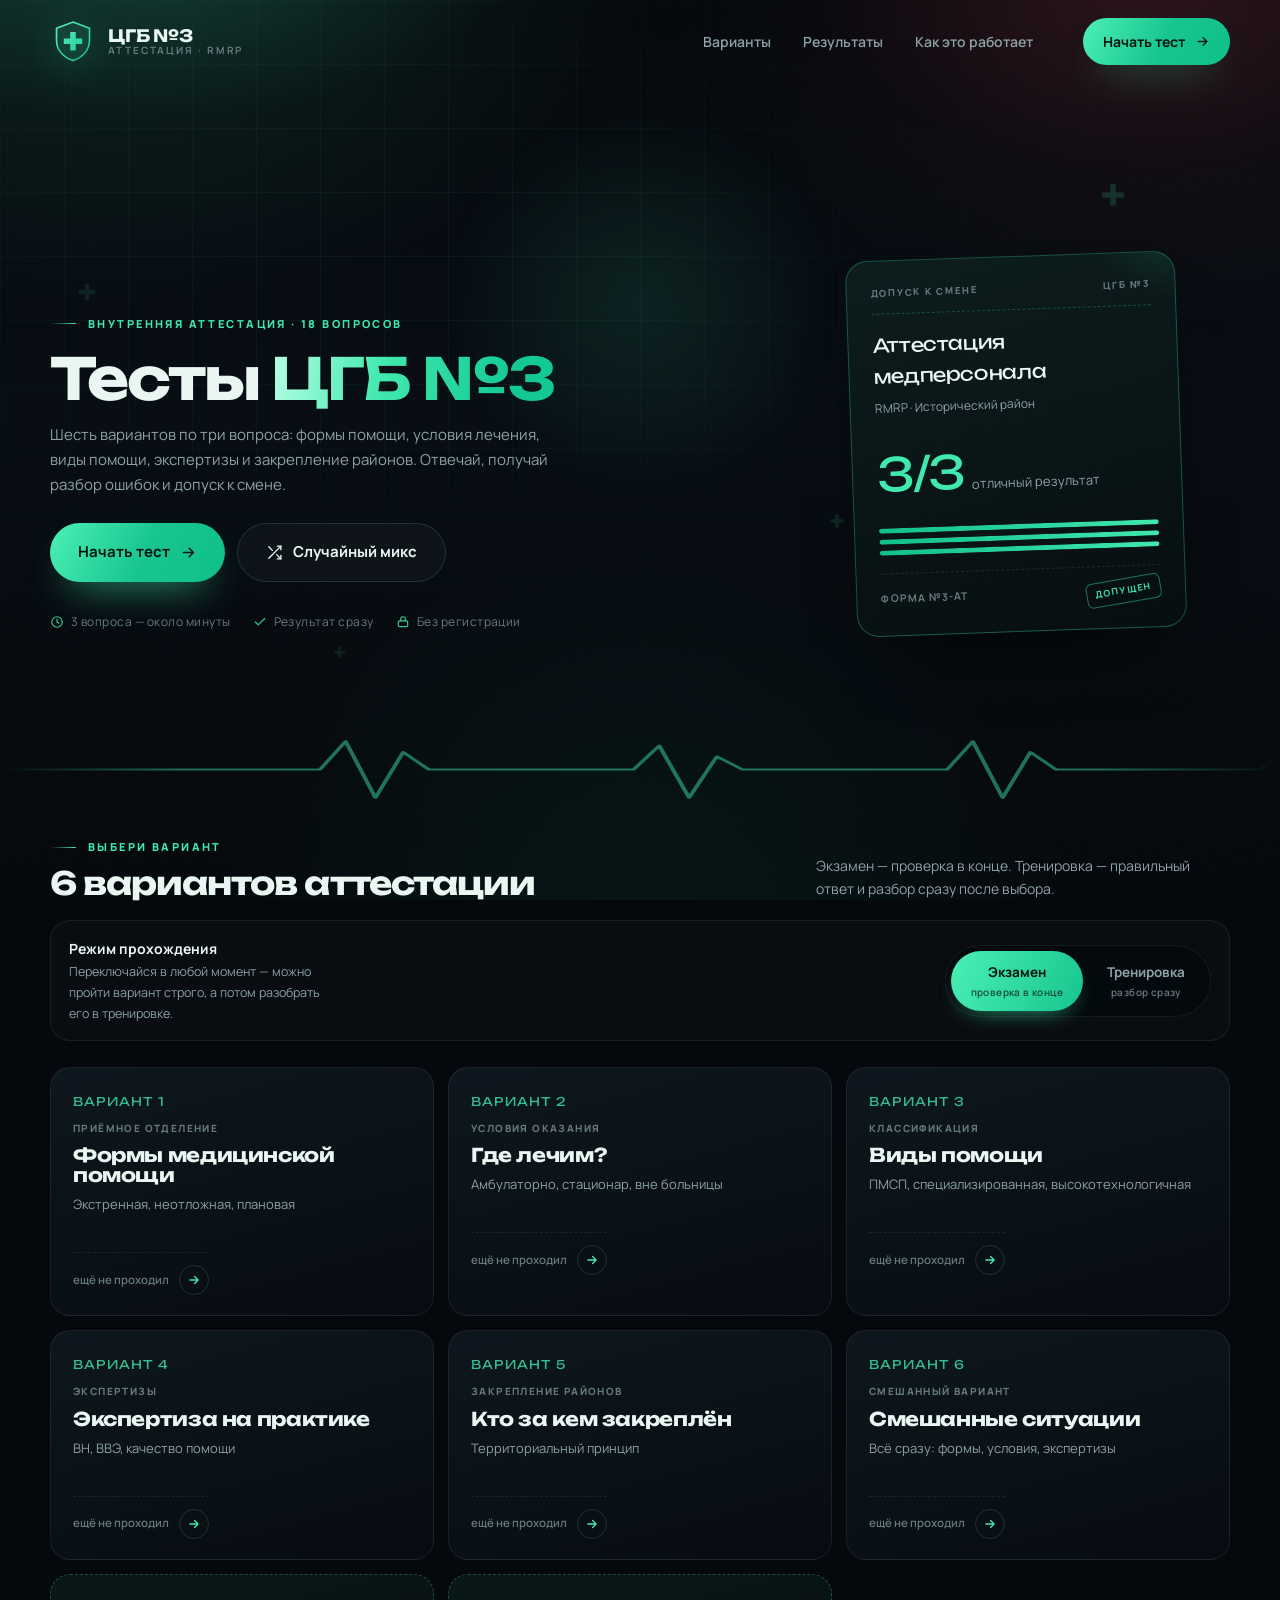
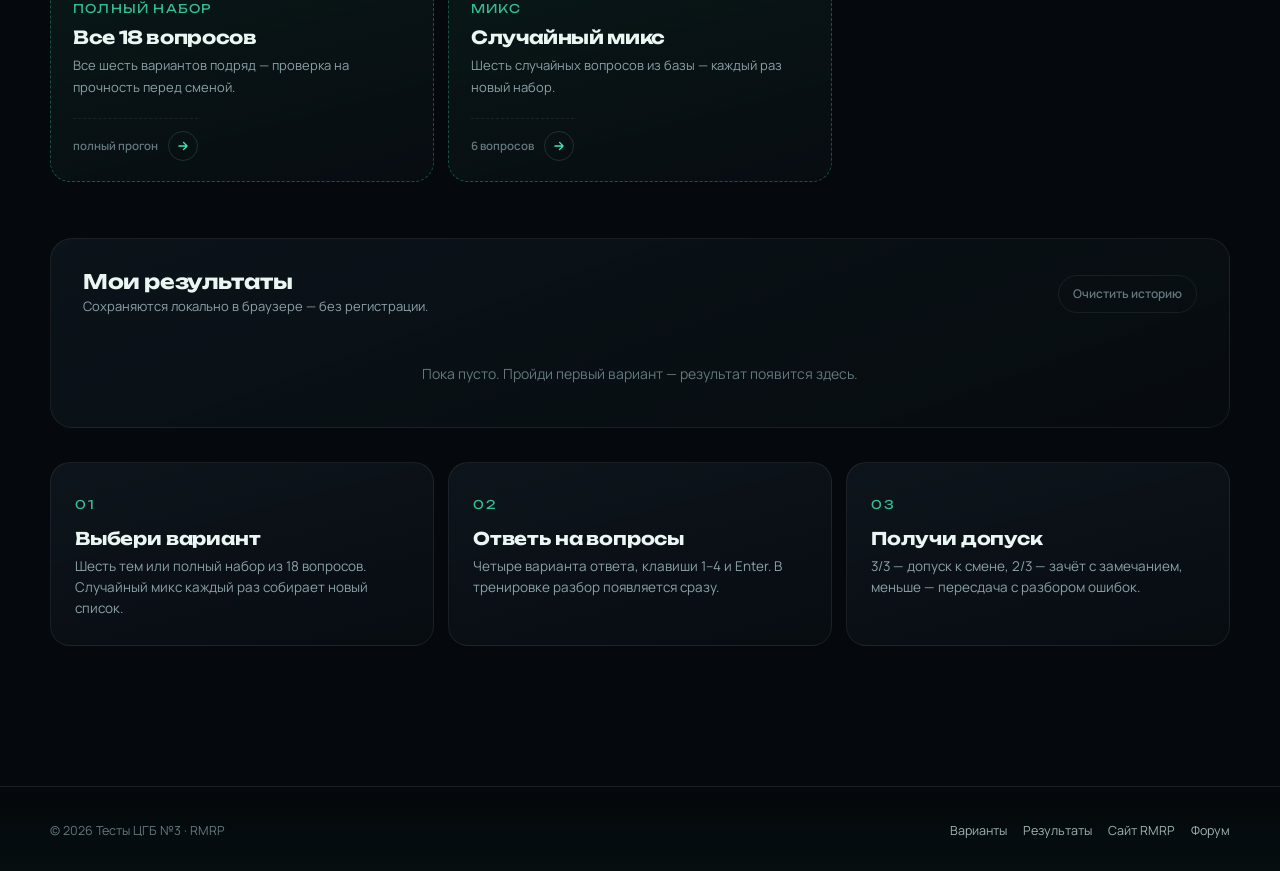
==== index.html @ d351ea4a "Тесты ЦГБ №3 · RMRP — сайт аттестации медперсонала - 6 вариантов по 3 вопроса + полный набор + случа" ====
<!DOCTYPE html>
<html lang="ru">
<head>
  <meta charset="UTF-8">
  <meta name="viewport" content="width=device-width, initial-scale=1">
  <title>Тесты ЦГБ №3 — аттестация медперсонала · RMRP</title>
  <meta name="description" content="Онлайн-аттестация ЦГБ №3 на RMRP: 6 вариантов по 3 вопроса о формах помощи, условиях лечения, видах помощи и экспертизах. Экзамен или тренировка с разбором ошибок.">
  <meta name="theme-color" content="#05080c">
  <meta property="og:type" content="website">
  <meta property="og:title" content="Тесты ЦГБ №3 · RMRP">
  <meta property="og:description" content="18 вопросов, 6 вариантов, разбор каждой ошибки. Пройди аттестацию и получи допуск к смене.">
  <link rel="icon" href="data:image/svg+xml,%3Csvg xmlns='http://www.w3.org/2000/svg' viewBox='0 0 48 48'%3E%3Crect width='48' height='48' rx='12' fill='%23070d13'/%3E%3Cpath d='M20.5 11h7v9.5H37v7h-9.5V37h-7v-9.5H11v-7h9.5V11Z' fill='%233fe8ad'/%3E%3C/svg%3E">
  <link rel="preconnect" href="https://fonts.googleapis.com">
  <link rel="preconnect" href="https://fonts.gstatic.com" crossorigin>
  <link rel="stylesheet" href="assets/css/style.css">
  <link rel="stylesheet" href="assets/css/quiz.css">
</head>
<body>

<div class="scroll-progress" id="scrollProgress"></div>
<div class="cursor-glow" id="cursorGlow"></div>
<canvas id="confetti" aria-hidden="true"></canvas>

<header class="header" id="header">
  <div class="container header__inner">
    <a class="brand" href="#top" aria-label="Тесты ЦГБ №3">
      <svg class="brand__mark" viewBox="0 0 48 48" fill="none" aria-hidden="true">
        <defs>
          <linearGradient id="brandGrad" x1="4" y1="2" x2="44" y2="46" gradientUnits="userSpaceOnUse">
            <stop stop-color="#5df7c2"/><stop offset="1" stop-color="#0fbf88"/>
          </linearGradient>
        </defs>
        <path d="M24 3.2 41.2 9.6v12.2c0 10.1-6.7 17.9-17.2 21.6C13.5 39.7 6.8 31.9 6.8 21.8V9.6L24 3.2Z" fill="rgba(63,232,173,.08)" stroke="url(#brandGrad)" stroke-width="1.7"/>
        <path d="M21.1 13.6h5.8v6.7h6.7v5.8h-6.7v6.7h-5.8v-6.7h-6.7v-5.8h6.7v-6.7Z" fill="url(#brandGrad)"/>
      </svg>
      <span class="brand__text">
        <span class="brand__title">ЦГБ №3</span>
        <span class="brand__sub">Аттестация · RMRP</span>
      </span>
    </a>

    <nav class="nav" aria-label="Навигация">
      <a class="nav__link" href="#variants">Варианты</a>
      <a class="nav__link" href="#history">Результаты</a>
      <a class="nav__link" href="#about-test">Как это работает</a>
    </nav>

    <a class="btn btn--primary btn--sm header__cta" href="#variants">
      Начать тест
      <svg width="15" height="15" viewBox="0 0 24 24" fill="none" stroke="currentColor" stroke-width="2.2" stroke-linecap="round" stroke-linejoin="round"><path d="M5 12h14M13 6l6 6-6 6"/></svg>
    </a>

    <button class="burger" id="burger" aria-label="Меню" aria-expanded="false" aria-controls="mobileMenu">
      <span></span><span></span><span></span>
    </button>
  </div>
</header>

<div class="mobile-menu" id="mobileMenu">
  <a href="#variants">Варианты теста</a>
  <a href="#history">Мои результаты</a>
  <a href="#about-test">Как это работает</a>
  <a href="#variants">Начать тест</a>
</div>

<main id="top">
  <!-- ============ HERO ============ -->
  <section class="quiz-hero">
    <div class="hero-grid" aria-hidden="true"></div>

    <svg class="hero-cross hero-cross--1" viewBox="0 0 24 24" fill="currentColor" aria-hidden="true"><path d="M9.4 2h5.2v7.4H22v5.2h-7.4V22H9.4v-7.4H2v-5.2h7.4V2Z"/></svg>
    <svg class="hero-cross hero-cross--2" viewBox="0 0 24 24" fill="currentColor" aria-hidden="true"><path d="M9.4 2h5.2v7.4H22v5.2h-7.4V22H9.4v-7.4H2v-5.2h7.4V2Z"/></svg>
    <svg class="hero-cross hero-cross--3" viewBox="0 0 24 24" fill="currentColor" aria-hidden="true"><path d="M9.4 2h5.2v7.4H22v5.2h-7.4V22H9.4v-7.4H2v-5.2h7.4V2Z"/></svg>
    <svg class="hero-cross hero-cross--4" viewBox="0 0 24 24" fill="currentColor" aria-hidden="true"><path d="M9.4 2h5.2v7.4H22v5.2h-7.4V22H9.4v-7.4H2v-5.2h7.4V2Z"/></svg>

    <div class="hero-ecg" aria-hidden="true">
      <svg viewBox="0 0 1200 120" preserveAspectRatio="none" fill="none">
        <path d="M0 66h150l12-26 14 52 13-42 12 16h96l12-22 14 48 13-38 12 12h96l12-26 14 52 13-42 12 16h96l12-22 14 48 13-38 12 12h96l12-26 14 52 13-42 12 16h96l12-22 14 48 13-38 12 12h96l12-26 14 52 13-42 12 16h150"
              stroke="#3fe8ad" stroke-width="2" stroke-linecap="round" stroke-linejoin="round" opacity=".85"/>
      </svg>
    </div>

    <div class="container quiz-hero__inner">
      <div>
        <span class="eyebrow">Внутренняя аттестация · 18 вопросов</span>
        <h1>Тесты <span class="grad">ЦГБ №3</span></h1>
        <p class="hero-sub">
          Шесть вариантов по три вопроса: формы помощи, условия лечения, виды помощи, экспертизы
          и закрепление районов. Отвечай, получай разбор ошибок и допуск к смене.
        </p>

        <div class="quiz-hero__actions">
          <a class="btn btn--primary" href="#variants">
            Начать тест
            <svg width="17" height="17" viewBox="0 0 24 24" fill="none" stroke="currentColor" stroke-width="2.2" stroke-linecap="round" stroke-linejoin="round"><path d="M5 12h14M13 6l6 6-6 6"/></svg>
          </a>
          <button class="btn btn--ghost" type="button" data-start="random">
            <svg width="17" height="17" viewBox="0 0 24 24" fill="none" stroke="currentColor" stroke-width="1.9" stroke-linecap="round" stroke-linejoin="round"><path d="M16 3h5v5"/><path d="M4 20 21 3"/><path d="M21 16v5h-5"/><path d="M15 15l6 6"/><path d="M4 4l5 5"/></svg>
            Случайный микс
          </button>
        </div>

        <div class="quiz-hero__meta">
          <span>
            <svg width="14" height="14" viewBox="0 0 24 24" fill="none" stroke="currentColor" stroke-width="2" stroke-linecap="round" stroke-linejoin="round"><circle cx="12" cy="12" r="9"/><path d="M12 7v5l3 2"/></svg>
            3 вопроса — около минуты
          </span>
          <span>
            <svg width="14" height="14" viewBox="0 0 24 24" fill="none" stroke="currentColor" stroke-width="2" stroke-linecap="round" stroke-linejoin="round"><path d="M20 6 9 17l-5-5"/></svg>
            Результат сразу
          </span>
          <span>
            <svg width="14" height="14" viewBox="0 0 24 24" fill="none" stroke="currentColor" stroke-width="2" stroke-linecap="round" stroke-linejoin="round"><rect x="4" y="10" width="16" height="10" rx="2"/><path d="M8 10V7a4 4 0 0 1 8 0v3"/></svg>
            Без регистрации
          </span>
        </div>
      </div>

      <div class="hero-card">
        <div class="permit">
          <div class="permit__top"><span>Допуск к смене</span><span>ЦГБ №3</span></div>
          <div class="permit__title">Аттестация медперсонала</div>
          <div class="permit__sub">RMRP · Исторический район</div>
          <div class="permit__score">3/3<small>отличный результат</small></div>
          <div class="permit__bars">
            <div class="permit__bar"><i style="--w:100%"></i></div>
            <div class="permit__bar"><i style="--w:100%; animation-delay:.5s"></i></div>
            <div class="permit__bar"><i style="--w:100%; animation-delay:.7s"></i></div>
          </div>
          <div class="permit__foot"><span>Форма №3-АТ</span><span class="stamp">допущен</span></div>
        </div>
      </div>
    </div>
  </section>

  <!-- ============ APP ============ -->
  <section class="app-section" id="modes">
    <div class="container">

      <div class="app-head" id="variants" data-reveal>
        <div>
          <span class="eyebrow">Выбери вариант</span>
          <h2>6 вариантов аттестации</h2>
        </div>
        <p>Экзамен — проверка в конце. Тренировка — правильный ответ и разбор сразу после выбора.</p>
      </div>

      <!-- ВЫБОР -->
      <div class="quiz-view" id="viewPicker">
        <div class="modes">
          <div class="modes__label">
            <b>Режим прохождения</b>
            Переключайся в любой момент — можно пройти вариант строго, а потом разобрать его в тренировке.
          </div>
          <div class="mode-switch" role="radiogroup" aria-label="Режим прохождения">
            <button type="button" data-mode="exam" class="is-active" role="radio" aria-checked="true">
              Экзамен<small>проверка в конце</small>
            </button>
            <button type="button" data-mode="train" role="radio" aria-checked="false">
              Тренировка<small>разбор сразу</small>
            </button>
          </div>
        </div>

        <div class="variant-grid" id="variantGrid"></div>
      </div>

      <!-- ТЕСТ -->
      <div class="quiz-view" id="viewQuiz" hidden>
        <div class="quiz-bar">
          <button class="btn-back" id="quitBtn" type="button">
            <svg width="14" height="14" viewBox="0 0 24 24" fill="none" stroke="currentColor" stroke-width="2.2" stroke-linecap="round" stroke-linejoin="round"><path d="M19 12H5M11 18l-6-6 6-6"/></svg>
            К вариантам
          </button>
          <div class="quiz-meter">
            <div class="quiz-meter__track"><i class="quiz-meter__fill" id="meterFill"></i></div>
            <span class="quiz-meter__text" id="meterText">Вопрос 1 из 3</span>
          </div>
          <span class="quiz-badge" id="modeBadge">Экзамен</span>
        </div>

        <div class="q-card" id="qCard">
          <div class="q-card__meta">
            <span id="qTag">Вариант 1</span>
            <span id="qCounter">01 / 03</span>
          </div>
          <h2 class="q-text" id="qText"></h2>
          <div class="q-options" id="qOptions"></div>

          <div class="q-feedback" id="qFeedback" hidden>
            <b id="feedbackTitle">Верно</b>
            <p id="feedbackText"></p>
          </div>

          <div class="q-nav">
            <span class="q-hint">клавиши <kbd>1</kbd>–<kbd>4</kbd> — ответ, <kbd>Enter</kbd> — далее</span>
            <button class="btn btn--primary" id="nextBtn" type="button" disabled>
              Далее
              <svg width="16" height="16" viewBox="0 0 24 24" fill="none" stroke="currentColor" stroke-width="2.2" stroke-linecap="round" stroke-linejoin="round"><path d="M5 12h14M13 6l6 6-6 6"/></svg>
            </button>
          </div>
        </div>
      </div>

      <!-- РЕЗУЛЬТАТ -->
      <div class="quiz-view" id="viewResult" hidden>
        <div class="result">
          <div class="result__ring">
            <svg viewBox="0 0 200 200" aria-hidden="true">
              <defs>
                <linearGradient id="resultGrad" x1="0" y1="0" x2="1" y2="1">
                  <stop offset="0" stop-color="#5df7c2"/>
                  <stop offset="1" stop-color="#0fbf88"/>
                </linearGradient>
              </defs>
              <circle class="result__ring-bg" cx="100" cy="100" r="88" fill="none" stroke-width="10"/>
              <circle class="result__ring-fill" id="ringFill" cx="100" cy="100" r="88" fill="none" stroke-width="10"
                      stroke-dasharray="552.9" stroke-dashoffset="552.9"/>
            </svg>
            <div class="result__score">
              <b id="scoreValue">0/3</b>
              <span>результат</span>
            </div>
          </div>

          <div class="result__grade" id="resultGrade">Допуск получен</div>
          <h2 id="resultTitle">Отличная работа</h2>
          <p class="result__text" id="resultText"></p>

          <div class="result__stats">
            <div class="result__stat"><b id="statCorrect">0</b><span>верных ответов</span></div>
            <div class="result__stat"><b id="statWrong">0</b><span>ошибок</span></div>
            <div class="result__stat"><b id="statTime">0:00</b><span>время</span></div>
          </div>

          <div class="result__review" id="reviewList"></div>

          <div class="result__actions">
            <button class="btn btn--primary" id="retryBtn" type="button">
              Пройти ещё раз
              <svg width="16" height="16" viewBox="0 0 24 24" fill="none" stroke="currentColor" stroke-width="2.2" stroke-linecap="round" stroke-linejoin="round"><path d="M3 12a9 9 0 1 0 3-6.7M3 4v5h5"/></svg>
            </button>
            <button class="btn btn--ghost" id="otherBtn" type="button">Другой вариант</button>
            <button class="btn btn--ghost" id="shareBtn" type="button">
              <svg width="16" height="16" viewBox="0 0 24 24" fill="none" stroke="currentColor" stroke-width="1.9" stroke-linecap="round" stroke-linejoin="round"><rect x="9" y="9" width="12" height="12" rx="2"/><path d="M5 15H4a1 1 0 0 1-1-1V4a1 1 0 0 1 1-1h10a1 1 0 0 1 1 1v1"/></svg>
              Скопировать результат
            </button>
          </div>
        </div>
      </div>

      <!-- ИСТОРИЯ -->
      <div class="history" id="history">
        <div class="history__head">
          <div>
            <h2>Мои результаты</h2>
            <p style="color:var(--muted);font-size:13px;margin-top:4px">Сохраняются локально в браузере — без регистрации.</p>
          </div>
          <button class="history__clear" id="clearHistory" type="button">Очистить историю</button>
        </div>
        <div class="history__list" id="historyList"></div>
      </div>

      <!-- КАК ЭТО РАБОТАЕТ -->
      <div class="how" id="about-test">
        <div class="how__item" data-reveal>
          <span class="how__num">01</span>
          <h3>Выбери вариант</h3>
          <p>Шесть тем или полный набор из 18 вопросов. Случайный микс каждый раз собирает новый список.</p>
        </div>
        <div class="how__item" data-reveal style="--d:80ms">
          <span class="how__num">02</span>
          <h3>Ответь на вопросы</h3>
          <p>Четыре варианта ответа, клавиши 1–4 и Enter. В тренировке разбор появляется сразу.</p>
        </div>
        <div class="how__item" data-reveal style="--d:160ms">
          <span class="how__num">03</span>
          <h3>Получи допуск</h3>
          <p>3/3 — допуск к смене, 2/3 — зачёт с замечанием, меньше — пересдача с разбором ошибок.</p>
        </div>
      </div>
    </div>
  </section>
</main>

<footer class="footer">
  <div class="container footer__inner">
    <span>© <span id="year">2026</span> Тесты ЦГБ №3 · RMRP</span>
    <span class="footer__links">
      <a href="#variants">Варианты</a>
      <a href="#history">Результаты</a>
      <a href="https://rmrp.ru" target="_blank" rel="noopener">Сайт RMRP</a>
      <a href="https://forum.rmrp.ru" target="_blank" rel="noopener">Форум</a>
    </span>
  </div>
</footer>

<button class="to-top" id="toTop" aria-label="Наверх">
  <svg width="18" height="18" viewBox="0 0 24 24" fill="none" stroke="currentColor" stroke-width="2" stroke-linecap="round" stroke-linejoin="round"><path d="M12 19V5M6 11l6-6 6 6"/></svg>
</button>

<script src="assets/js/tests-data.js" defer></script>
<script src="assets/js/main.js" defer></script>
<script src="assets/js/quiz.js" defer></script>
</body>
</html>
---- assets/css/style.css ----
/* ============================================================
   ЦГБ №3 · RMRP — аттестация. Базовые стили
   ============================================================ */

@import url('https://fonts.googleapis.com/css2?family=Manrope:wght@400;500;600;700;800&family=Unbounded:wght@400;500;600;700;800&display=swap');

:root {
  --bg: #05080c;
  --bg-2: #070d13;
  --ink: #eaf6f2;
  --muted: #8ba1a6;
  --muted-2: #64787d;
  --mint: #3fe8ad;
  --mint-2: #0fbf88;
  --red: #ff5063;
  --amber: #ffb35c;
  --line: rgba(126, 229, 196, .16);
  --line-soft: rgba(255, 255, 255, .07);
  --radius: 22px;
  --max: 1180px;
  --ease: cubic-bezier(.16, 1, .3, 1);
  --font-display: 'Unbounded', system-ui, sans-serif;
  --font-body: 'Manrope', system-ui, -apple-system, 'Segoe UI', sans-serif;
}

*, *::before, *::after { box-sizing: border-box; }

html { scroll-behavior: smooth; -webkit-text-size-adjust: 100%; }

body {
  margin: 0;
  background: var(--bg);
  color: var(--ink);
  font-family: var(--font-body);
  font-size: 16.5px;
  line-height: 1.65;
  overflow-x: hidden;
  -webkit-font-smoothing: antialiased;
}

body::before {
  content: "";
  position: fixed;
  inset: 0;
  z-index: -2;
  background:
    radial-gradient(900px 620px at 8% -8%, rgba(63, 232, 173, .13), transparent 62%),
    radial-gradient(780px 520px at 92% 2%, rgba(255, 80, 99, .08), transparent 60%),
    radial-gradient(700px 700px at 50% 108%, rgba(15, 191, 136, .08), transparent 62%),
    linear-gradient(180deg, #05080c 0%, #070d13 45%, #05080c 100%);
  pointer-events: none;
}

body::after {
  content: "";
  position: fixed;
  inset: 0;
  z-index: 9998;
  pointer-events: none;
  opacity: .045;
  mix-blend-mode: overlay;
  background-image: url("data:image/svg+xml,%3Csvg xmlns='http://www.w3.org/2000/svg' width='220' height='220'%3E%3Cfilter id='n'%3E%3CfeTurbulence type='fractalNoise' baseFrequency='.9' numOctaves='3'/%3E%3C/filter%3E%3Crect width='100%25' height='100%25' filter='url(%23n)'/%3E%3C/svg%3E");
}

::selection { background: rgba(63, 232, 173, .28); color: #fff; }

h1, h2, h3, h4 {
  font-family: var(--font-display);
  font-weight: 700;
  line-height: 1.05;
  letter-spacing: -.025em;
  margin: 0;
}

p { margin: 0; }
ul, ol { margin: 0; padding: 0; list-style: none; }
a { color: inherit; text-decoration: none; }
img { max-width: 100%; display: block; }
button { font: inherit; color: inherit; }

:focus-visible { outline: 2px solid var(--mint); outline-offset: 3px; border-radius: 6px; }

.container { width: min(100% - 44px, var(--max)); margin-inline: auto; }

/* ---------- прогресс + свечение ---------- */
.scroll-progress {
  position: fixed;
  inset: 0 auto auto 0;
  height: 2px;
  width: 0;
  z-index: 120;
  background: linear-gradient(90deg, var(--mint-2), var(--mint), #b8ffe6);
  box-shadow: 0 0 14px rgba(63, 232, 173, .8);
}

.cursor-glow {
  position: fixed;
  top: 0;
  left: 0;
  width: 460px;
  height: 460px;
  margin: -230px 0 0 -230px;
  border-radius: 50%;
  background: radial-gradient(circle, rgba(63, 232, 173, .10), transparent 62%);
  pointer-events: none;
  z-index: 0;
  opacity: 0;
  transition: opacity .5s ease;
  will-change: transform;
}

body.has-pointer .cursor-glow { opacity: 1; }

/* ---------- кнопки ---------- */
.btn {
  position: relative;
  display: inline-flex;
  align-items: center;
  justify-content: center;
  gap: 10px;
  padding: 16px 28px;
  border: 0;
  border-radius: 999px;
  font-family: var(--font-body);
  font-weight: 700;
  font-size: 15px;
  white-space: nowrap;
  cursor: pointer;
  overflow: hidden;
  transition: transform .35s var(--ease), box-shadow .35s var(--ease), background .35s ease, color .3s ease, border-color .3s ease;
}

.btn svg { flex: 0 0 auto; transition: transform .35s var(--ease); }
.btn:hover { transform: translateY(-2px); }
.btn:active { transform: translateY(0) scale(.985); }
.btn:hover svg { transform: translateX(3px); }

.btn--primary {
  background: linear-gradient(115deg, #4bf0b6, #17c48d 55%, #0fbf88);
  color: #03150f;
  box-shadow: 0 18px 40px -20px rgba(63, 232, 173, .95);
}

.btn--primary::after {
  content: "";
  position: absolute;
  inset: 0;
  background: linear-gradient(100deg, transparent 20%, rgba(255, 255, 255, .55) 45%, transparent 62%);
  transform: translateX(-120%);
  transition: transform .8s var(--ease);
}

.btn--primary:hover::after { transform: translateX(120%); }

.btn--ghost {
  background: rgba(255, 255, 255, .03);
  color: var(--ink);
  border: 1px solid var(--line);
  backdrop-filter: blur(10px);
}

.btn--ghost:hover {
  border-color: rgba(63, 232, 173, .5);
  background: rgba(63, 232, 173, .07);
  box-shadow: 0 14px 34px -22px rgba(63, 232, 173, .8);
}

.btn--sm { padding: 12px 20px; font-size: 14px; }

/* ---------- хедер ---------- */
.header {
  position: fixed;
  top: 0;
  left: 0;
  right: 0;
  z-index: 100;
  padding: 18px 0;
  transition: padding .35s var(--ease), background .35s ease, border-color .35s ease;
  border-bottom: 1px solid transparent;
}

.header.is-scrolled {
  padding: 10px 0;
  background: rgba(5, 9, 13, .78);
  backdrop-filter: blur(18px) saturate(1.2);
  border-bottom-color: var(--line-soft);
}

.header__inner { display: flex; align-items: center; gap: 26px; }

.brand { display: flex; align-items: center; gap: 12px; flex: 0 0 auto; }

.brand__mark {
  width: 46px;
  height: 46px;
  flex: 0 0 auto;
  filter: drop-shadow(0 6px 18px rgba(63, 232, 173, .45));
  transition: transform .5s var(--ease);
}

.brand:hover .brand__mark { transform: rotate(-6deg) scale(1.05); }

.brand__text { display: flex; flex-direction: column; line-height: 1.1; }

.brand__title {
  font-family: var(--font-display);
  font-size: 17px;
  font-weight: 700;
  letter-spacing: -.01em;
}

.brand__sub {
  font-size: 10px;
  font-weight: 700;
  letter-spacing: .19em;
  text-transform: uppercase;
  color: var(--muted-2);
}

.nav { display: flex; align-items: center; gap: 4px; margin-left: auto; }

.nav__link {
  position: relative;
  padding: 10px 14px;
  font-size: 14px;
  font-weight: 600;
  color: var(--muted);
  border-radius: 999px;
  transition: color .25s ease, background .25s ease;
}

.nav__link:hover { color: var(--ink); background: rgba(255, 255, 255, .04); }

.header__cta { margin-left: 10px; }

.burger {
  display: none;
  width: 46px;
  height: 46px;
  border-radius: 14px;
  border: 1px solid var(--line);
  background: rgba(255, 255, 255, .04);
  cursor: pointer;
  position: relative;
}

.burger span {
  position: absolute;
  left: 13px;
  width: 20px;
  height: 2px;
  border-radius: 2px;
  background: var(--ink);
  transition: transform .35s var(--ease), opacity .25s ease;
}

.burger span:nth-child(1) { top: 17px; }
.burger span:nth-child(2) { top: 23px; }
.burger span:nth-child(3) { top: 29px; }
.burger.is-open span:nth-child(1) { transform: translateY(6px) rotate(45deg); }
.burger.is-open span:nth-child(2) { opacity: 0; }
.burger.is-open span:nth-child(3) { transform: translateY(-6px) rotate(-45deg); }

.mobile-menu {
  position: fixed;
  inset: 0;
  z-index: 99;
  display: flex;
  flex-direction: column;
  justify-content: center;
  gap: 6px;
  padding: 90px 28px 40px;
  background: rgba(4, 7, 10, .96);
  backdrop-filter: blur(20px);
  opacity: 0;
  visibility: hidden;
  transform: translateY(-12px);
  transition: opacity .4s ease, transform .4s var(--ease), visibility .4s;
}

.mobile-menu.is-open { opacity: 1; visibility: visible; transform: none; }

.mobile-menu a {
  font-family: var(--font-display);
  font-size: clamp(24px, 7.4vw, 34px);
  font-weight: 600;
  padding: 14px 0;
  border-bottom: 1px solid var(--line-soft);
  opacity: 0;
  transform: translateY(16px);
  transition: opacity .5s var(--ease), transform .5s var(--ease);
}

.mobile-menu.is-open a { opacity: 1; transform: none; }
.mobile-menu.is-open a:nth-child(1) { transition-delay: .06s; }
.mobile-menu.is-open a:nth-child(2) { transition-delay: .12s; }
.mobile-menu.is-open a:nth-child(3) { transition-delay: .18s; }
.mobile-menu.is-open a:nth-child(4) { transition-delay: .24s; }
.mobile-menu.is-open a:nth-child(5) { transition-delay: .3s; }

/* ---------- общее ---------- */
.eyebrow {
  display: inline-flex;
  align-items: center;
  gap: 12px;
  font-size: 11px;
  font-weight: 800;
  letter-spacing: .22em;
  text-transform: uppercase;
  color: var(--mint);
}

.eyebrow::before {
  content: "";
  width: 26px;
  height: 1px;
  background: linear-gradient(90deg, transparent, var(--mint));
}

[data-reveal] {
  opacity: 0;
  transform: translateY(26px);
  transition: opacity .9s var(--ease), transform .9s var(--ease);
  transition-delay: var(--d, 0ms);
}

[data-reveal].is-visible { opacity: 1; transform: none; }

.pulse-dot {
  width: 8px;
  height: 8px;
  border-radius: 50%;
  background: var(--mint);
  box-shadow: 0 0 0 0 rgba(63, 232, 173, .7);
  animation: pulseDot 2.2s ease-out infinite;
}

@keyframes pulseDot {
  0% { box-shadow: 0 0 0 0 rgba(63, 232, 173, .6); }
  70% { box-shadow: 0 0 0 12px rgba(63, 232, 173, 0); }
  100% { box-shadow: 0 0 0 0 rgba(63, 232, 173, 0); }
}

/* ---------- футер ---------- */
.footer {
  position: relative;
  border-top: 1px solid var(--line-soft);
  padding: 34px 0 30px;
  margin-top: clamp(50px, 7vw, 90px);
  background: linear-gradient(180deg, transparent, rgba(63, 232, 173, .03));
}

.footer__inner {
  display: flex;
  align-items: center;
  justify-content: space-between;
  gap: 18px;
  flex-wrap: wrap;
  font-size: 12.5px;
  color: var(--muted-2);
}

.footer__inner a { color: #9fb3b1; transition: color .25s ease; }
.footer__inner a:hover { color: var(--mint); }

.footer__links { display: flex; align-items: center; gap: 16px; flex-wrap: wrap; }

/* ---------- наверх ---------- */
.to-top {
  position: fixed;
  right: 22px;
  bottom: 22px;
  z-index: 90;
  width: 48px;
  height: 48px;
  border-radius: 50%;
  display: grid;
  place-items: center;
  border: 1px solid var(--line);
  background: rgba(8, 16, 20, .85);
  backdrop-filter: blur(10px);
  color: var(--mint);
  cursor: pointer;
  opacity: 0;
  visibility: hidden;
  transform: translateY(12px);
  transition: opacity .35s ease, transform .35s var(--ease), visibility .35s, background .3s ease;
}

.to-top.is-visible { opacity: 1; visibility: visible; transform: none; }
.to-top:hover { background: rgba(63, 232, 173, .16); }

/* ---------- адаптив ---------- */
@media (max-width: 860px) {
  .nav, .header__cta { display: none; }
  .burger { display: block; margin-left: auto; }
}

@media (max-width: 620px) {
  body { font-size: 16px; }
  .container { width: calc(100% - 32px); }
  .btn { padding: 15px 22px; }
  .brand__mark { width: 40px; height: 40px; }
  .brand__title { font-size: 15.5px; }
}

@media (prefers-reduced-motion: reduce) {
  *, *::before, *::after {
    animation-duration: .001ms !important;
    animation-iteration-count: 1 !important;
    transition-duration: .001ms !important;
    scroll-behavior: auto !important;
  }
  [data-reveal] { opacity: 1; transform: none; }
}
---- assets/css/quiz.css ----
/* ============================================================
   ЦГБ №3 · RMRP — страница аттестации
   ============================================================ */

.quiz-page { position: relative; padding-top: 108px; }

/* ---------- hero ---------- */
.quiz-hero {
  position: relative;
  padding: clamp(40px, 6vw, 72px) 0 clamp(28px, 4vw, 44px);
  overflow: hidden;
}

.quiz-hero::before {
  content: "";
  position: absolute;
  inset: -20% -10% auto -10%;
  height: 420px;
  background:
    radial-gradient(600px 320px at 18% 0%, rgba(63, 232, 173, .16), transparent 66%),
    radial-gradient(500px 300px at 82% 10%, rgba(255, 80, 99, .09), transparent 68%);
  pointer-events: none;
  z-index: -1;
}

.quiz-hero__inner {
  display: grid;
  grid-template-columns: minmax(0, 1.25fr) minmax(0, .75fr);
  gap: 40px;
  align-items: end;
}

.crumbs {
  display: flex;
  align-items: center;
  gap: 8px;
  font-size: 12px;
  color: var(--muted-2);
  margin-bottom: 18px;
}

.crumbs a { color: var(--muted); transition: color .25s ease; }
.crumbs a:hover { color: var(--mint); }
.crumbs span { opacity: .5; }

.quiz-hero h1 {
  font-size: clamp(2.1rem, 4.6vw, 3.6rem);
  letter-spacing: -.035em;
  margin: 16px 0 14px;
  max-width: 18ch;
}

.quiz-hero h1 em { font-style: normal; color: var(--mint); }

.quiz-hero p { color: var(--muted); max-width: 56ch; }

.quiz-hero__stats {
  display: grid;
  grid-template-columns: repeat(3, minmax(0, 1fr));
  gap: 10px;
  padding: 18px;
  border-radius: 20px;
  border: 1px solid var(--line);
  background: linear-gradient(160deg, rgba(16, 27, 34, .8), rgba(7, 13, 18, .9));
}

.quiz-hero__stat b {
  display: block;
  font-family: var(--font-display);
  font-size: clamp(20px, 2.2vw, 26px);
  color: #fff;
  letter-spacing: -.03em;
}

.quiz-hero__stat span {
  font-size: 10.5px;
  letter-spacing: .12em;
  text-transform: uppercase;
  color: var(--muted-2);
  font-weight: 700;
}

/* ---------- переключатель режимов ---------- */
.modes {
  display: flex;
  align-items: center;
  justify-content: space-between;
  gap: 20px;
  flex-wrap: wrap;
  padding: 16px 18px;
  border-radius: 20px;
  border: 1px solid var(--line-soft);
  background: rgba(255, 255, 255, .02);
  margin-bottom: 26px;
}

.modes__label { font-size: 12.5px; color: var(--muted); max-width: 34ch; }
.modes__label b { color: var(--ink); display: block; font-size: 14px; margin-bottom: 2px; }

.mode-switch {
  display: inline-flex;
  padding: 5px;
  gap: 4px;
  border-radius: 999px;
  border: 1px solid var(--line-soft);
  background: rgba(4, 9, 13, .8);
}

.mode-switch button {
  border: 0;
  background: none;
  cursor: pointer;
  padding: 10px 20px;
  border-radius: 999px;
  font-size: 13.5px;
  font-weight: 700;
  color: var(--muted);
  transition: background .35s var(--ease), color .3s ease, box-shadow .35s ease;
}

.mode-switch button small {
  display: block;
  font-size: 10px;
  font-weight: 600;
  letter-spacing: .04em;
  color: var(--muted-2);
  margin-top: 1px;
}

.mode-switch button.is-active {
  background: linear-gradient(115deg, #4bf0b6, #17c48d);
  color: #03150f;
  box-shadow: 0 10px 24px -14px rgba(63, 232, 173, .9);
}

.mode-switch button.is-active small { color: rgba(3, 21, 15, .7); }

/* ---------- карточки вариантов ---------- */
.variant-grid {
  display: grid;
  grid-template-columns: repeat(3, minmax(0, 1fr));
  gap: 14px;
}

.variant-card {
  position: relative;
  display: flex;
  flex-direction: column;
  gap: 8px;
  padding: 24px 22px 20px;
  text-align: left;
  border-radius: 20px;
  border: 1px solid var(--line-soft);
  background: linear-gradient(165deg, rgba(17, 27, 35, .82), rgba(8, 13, 18, .9));
  cursor: pointer;
  overflow: hidden;
  font-family: var(--font-body);
  color: var(--ink);
  transition: transform .45s var(--ease), border-color .4s ease, box-shadow .45s ease;
}

.variant-card::before {
  content: "";
  position: absolute;
  inset: auto -30% -60% auto;
  width: 240px;
  height: 240px;
  background: radial-gradient(circle, rgba(63, 232, 173, .16), transparent 66%);
  opacity: 0;
  transition: opacity .45s ease;
}

.variant-card:hover {
  transform: translateY(-6px);
  border-color: rgba(63, 232, 173, .35);
  box-shadow: 0 34px 60px -40px rgba(0, 0, 0, .95);
}

.variant-card:hover::before { opacity: 1; }

.variant-card__num {
  font-family: var(--font-display);
  font-size: 12px;
  letter-spacing: .1em;
  color: var(--mint);
  opacity: .8;
}

.variant-card__tag {
  font-size: 10px;
  font-weight: 800;
  letter-spacing: .14em;
  text-transform: uppercase;
  color: var(--muted-2);
}

.variant-card h3 { font-size: 19px; letter-spacing: -.02em; margin-top: 2px; }

.variant-card p { font-size: 13px; color: var(--muted); min-height: 38px; }

.variant-card__foot {
  display: flex;
  align-items: center;
  justify-content: space-between;
  gap: 10px;
  margin-top: 12px;
  padding-top: 12px;
  border-top: 1px dashed rgba(255, 255, 255, .08);
  font-size: 11.5px;
  color: var(--muted-2);
}

.variant-card__score {
  display: inline-flex;
  align-items: center;
  gap: 6px;
  font-weight: 700;
  color: var(--mint);
}

.variant-card__score.is-empty { color: var(--muted-2); font-weight: 600; }

.variant-card__arrow {
  width: 30px;
  height: 30px;
  display: grid;
  place-items: center;
  border-radius: 50%;
  border: 1px solid var(--line);
  color: var(--mint);
  transition: transform .4s var(--ease), background .3s ease;
}

.variant-card:hover .variant-card__arrow { transform: translateX(3px); background: rgba(63, 232, 173, .12); }

.variant-card--action {
  border-style: dashed;
  border-color: rgba(63, 232, 173, .3);
  background: linear-gradient(165deg, rgba(63, 232, 173, .07), rgba(8, 13, 18, .9));
  justify-content: center;
  align-items: flex-start;
}

.variant-card--action h3 { font-size: 18px; }
.variant-card--action p { min-height: 0; }

/* ---------- экран теста ---------- */
.quiz-view[hidden] { display: none; }
.quiz-view { animation: viewIn .5s var(--ease); }

@keyframes viewIn {
  from { opacity: 0; transform: translateY(14px); }
  to { opacity: 1; transform: none; }
}

.quiz-bar {
  display: flex;
  align-items: center;
  gap: 18px;
  margin-bottom: 22px;
  flex-wrap: wrap;
}

.btn-back {
  display: inline-flex;
  align-items: center;
  gap: 8px;
  padding: 9px 16px;
  border-radius: 999px;
  border: 1px solid var(--line-soft);
  background: rgba(255, 255, 255, .03);
  color: var(--muted);
  font-size: 13px;
  font-weight: 600;
  cursor: pointer;
  transition: color .25s ease, border-color .25s ease, background .25s ease;
}

.btn-back:hover { color: var(--ink); border-color: rgba(63, 232, 173, .4); background: rgba(63, 232, 173, .07); }

.quiz-meter { flex: 1 1 260px; display: flex; align-items: center; gap: 14px; }

.quiz-meter__track {
  flex: 1 1 auto;
  height: 6px;
  border-radius: 999px;
  background: rgba(255, 255, 255, .07);
  overflow: hidden;
}

.quiz-meter__fill {
  display: block;
  height: 100%;
  width: 0;
  border-radius: 999px;
  background: linear-gradient(90deg, var(--mint-2), var(--mint));
  box-shadow: 0 0 14px rgba(63, 232, 173, .6);
  transition: width .5s var(--ease);
}

.quiz-meter__text {
  font-size: 12px;
  font-weight: 700;
  letter-spacing: .06em;
  text-transform: uppercase;
  color: var(--muted-2);
  white-space: nowrap;
}

.quiz-badge {
  display: inline-flex;
  align-items: center;
  gap: 7px;
  padding: 6px 12px;
  border-radius: 999px;
  border: 1px solid var(--line);
  background: rgba(63, 232, 173, .07);
  font-size: 11px;
  font-weight: 800;
  letter-spacing: .12em;
  text-transform: uppercase;
  color: #b7f5df;
}

/* карточка вопроса */
.q-card {
  position: relative;
  max-width: 880px;
  margin: 0 auto;
  padding: clamp(24px, 3.4vw, 40px);
  border-radius: 26px;
  border: 1px solid var(--line);
  background: linear-gradient(160deg, rgba(15, 25, 33, .92), rgba(7, 12, 17, .96));
  box-shadow: 0 50px 100px -60px rgba(0, 0, 0, .95);
  overflow: hidden;
}

.q-card::before {
  content: "";
  position: absolute;
  inset: 0 0 auto 0;
  height: 2px;
  background: linear-gradient(90deg, transparent, rgba(63, 232, 173, .7), transparent);
}

.q-card__meta {
  display: flex;
  align-items: center;
  justify-content: space-between;
  gap: 12px;
  font-size: 11px;
  font-weight: 800;
  letter-spacing: .16em;
  text-transform: uppercase;
  color: var(--muted-2);
  margin-bottom: 18px;
}

.q-card__meta b { color: var(--mint); }

.q-text {
  font-family: var(--font-display);
  font-size: clamp(19px, 2.3vw, 25px);
  line-height: 1.32;
  letter-spacing: -.02em;
  margin-bottom: 26px;
}

.q-options { display: grid; gap: 10px; }

.option {
  display: flex;
  align-items: center;
  gap: 14px;
  width: 100%;
  padding: 15px 18px;
  border-radius: 15px;
  border: 1px solid rgba(255, 255, 255, .09);
  background: rgba(255, 255, 255, .022);
  color: var(--ink);
  text-align: left;
  font-size: 14.5px;
  line-height: 1.45;
  cursor: pointer;
  font-family: var(--font-body);
  transition: border-color .3s ease, background .3s ease, transform .3s var(--ease), opacity .3s ease;
}

.option:hover:not(:disabled) {
  border-color: rgba(63, 232, 173, .4);
  background: rgba(63, 232, 173, .06);
  transform: translateX(3px);
}

.option__key {
  flex: 0 0 auto;
  width: 32px;
  height: 32px;
  display: grid;
  place-items: center;
  border-radius: 10px;
  border: 1px solid rgba(255, 255, 255, .12);
  background: rgba(255, 255, 255, .04);
  font-size: 12.5px;
  font-weight: 800;
  color: var(--muted);
  transition: all .3s ease;
}

.option.is-selected {
  border-color: rgba(63, 232, 173, .55);
  background: rgba(63, 232, 173, .1);
}

.option.is-selected .option__key { background: var(--mint); border-color: var(--mint); color: #03150f; }

.option.is-correct {
  border-color: rgba(63, 232, 173, .7);
  background: rgba(63, 232, 173, .12);
}

.option.is-correct .option__key { background: var(--mint); border-color: var(--mint); color: #03150f; }

.option.is-wrong {
  border-color: rgba(255, 80, 99, .65);
  background: rgba(255, 80, 99, .1);
  animation: shake .45s ease;
}

.option.is-wrong .option__key { background: var(--red); border-color: var(--red); color: #fff; }

.option.is-dim { opacity: .45; }

@keyframes shake {
  0%, 100% { transform: translateX(0); }
  22% { transform: translateX(-4px); }
  46% { transform: translateX(4px); }
  72% { transform: translateX(-2px); }
}

.option__mark { margin-left: auto; flex: 0 0 auto; display: none; }
.option.is-correct .option__mark,
.option.is-wrong .option__mark { display: block; }

/* разбор */
.q-feedback {
  margin-top: 20px;
  padding: 16px 18px;
  border-radius: 14px;
  border: 1px solid rgba(63, 232, 173, .25);
  border-left: 3px solid var(--mint);
  background: rgba(63, 232, 173, .06);
  animation: viewIn .4s var(--ease);
}

.q-feedback.is-bad {
  border-color: rgba(255, 80, 99, .28);
  border-left-color: var(--red);
  background: rgba(255, 80, 99, .06);
}

.q-feedback[hidden] { display: none; }

.q-feedback b {
  display: flex;
  align-items: center;
  gap: 8px;
  font-size: 13px;
  letter-spacing: .04em;
  text-transform: uppercase;
  color: var(--mint);
  margin-bottom: 6px;
}

.q-feedback.is-bad b { color: var(--red); }

.q-feedback p { font-size: 14px; color: #c2d3d1; line-height: 1.55; }

.q-nav {
  display: flex;
  align-items: center;
  justify-content: space-between;
  gap: 16px;
  margin-top: 26px;
  flex-wrap: wrap;
}

.q-hint { font-size: 11.5px; color: var(--muted-2); letter-spacing: .04em; }

.q-hint kbd {
  display: inline-block;
  padding: 2px 6px;
  border-radius: 5px;
  border: 1px solid rgba(255, 255, 255, .14);
  background: rgba(255, 255, 255, .05);
  font-family: var(--font-body);
  font-size: 10.5px;
  color: var(--muted);
}

.btn[disabled] {
  opacity: .38;
  cursor: not-allowed;
  box-shadow: none;
  transform: none;
}

/* ---------- результат ---------- */
.result {
  max-width: 900px;
  margin: 0 auto;
  text-align: center;
}

.result__ring {
  position: relative;
  width: 220px;
  height: 220px;
  margin: 0 auto 26px;
}

.result__ring svg { width: 100%; height: 100%; transform: rotate(-90deg); }

.result__ring-bg { stroke: rgba(255, 255, 255, .07); }

.result__ring-fill {
  stroke: url(#resultGrad);
  stroke-linecap: round;
  transition: stroke-dashoffset 1.4s var(--ease);
}

.result__score {
  position: absolute;
  inset: 0;
  display: grid;
  place-content: center;
  gap: 2px;
}

.result__score b {
  font-family: var(--font-display);
  font-size: 54px;
  letter-spacing: -.05em;
  line-height: 1;
}

.result__score span {
  font-size: 11px;
  letter-spacing: .18em;
  text-transform: uppercase;
  color: var(--muted-2);
  font-weight: 800;
}

.result__grade {
  display: inline-flex;
  align-items: center;
  gap: 8px;
  padding: 8px 16px;
  border-radius: 999px;
  font-size: 11.5px;
  font-weight: 800;
  letter-spacing: .14em;
  text-transform: uppercase;
  border: 1px solid rgba(63, 232, 173, .35);
  background: rgba(63, 232, 173, .1);
  color: #b7f5df;
  margin-bottom: 18px;
}

.result__grade.is-warn {
  border-color: rgba(255, 179, 92, .4);
  background: rgba(255, 179, 92, .1);
  color: #ffd6a8;
}

.result__grade.is-bad {
  border-color: rgba(255, 80, 99, .4);
  background: rgba(255, 80, 99, .1);
  color: #ffc2ca;
}

.result h2 { font-size: clamp(1.7rem, 3.4vw, 2.6rem); letter-spacing: -.03em; margin-bottom: 12px; }

.result__text { color: var(--muted); max-width: 58ch; margin: 0 auto 28px; }

.result__stats {
  display: grid;
  grid-template-columns: repeat(3, minmax(0, 1fr));
  gap: 10px;
  margin-bottom: 30px;
}

.result__stat {
  padding: 16px;
  border-radius: 14px;
  border: 1px solid var(--line-soft);
  background: rgba(255, 255, 255, .02);
}

.result__stat b { display: block; font-family: var(--font-display); font-size: 22px; color: #fff; }

.result__stat span {
  font-size: 10.5px;
  letter-spacing: .12em;
  text-transform: uppercase;
  color: var(--muted-2);
  font-weight: 700;
}

.result__review { display: grid; gap: 10px; text-align: left; margin-bottom: 30px; }

.review {
  border: 1px solid var(--line-soft);
  border-radius: 14px;
  background: rgba(255, 255, 255, .02);
  overflow: hidden;
}

.review__head {
  display: flex;
  align-items: flex-start;
  gap: 12px;
  padding: 16px 18px;
  cursor: pointer;
  width: 100%;
  background: none;
  border: 0;
  text-align: left;
  font-family: var(--font-body);
  color: var(--ink);
}

.review__status {
  flex: 0 0 auto;
  width: 24px;
  height: 24px;
  display: grid;
  place-items: center;
  border-radius: 50%;
  margin-top: 1px;
  font-size: 13px;
}

.review.is-ok .review__status { background: rgba(63, 232, 173, .16); color: var(--mint); }
.review.is-bad .review__status { background: rgba(255, 80, 99, .16); color: var(--red); }

.review__q { flex: 1 1 auto; font-size: 14px; font-weight: 600; line-height: 1.45; }

.review__body {
  display: grid;
  grid-template-rows: 0fr;
  transition: grid-template-rows .4s var(--ease);
}

.review.is-open .review__body { grid-template-rows: 1fr; }
.review__body > div { overflow: hidden; }

.review__inner { padding: 0 18px 18px 54px; display: grid; gap: 8px; }

.review__row { font-size: 13.5px; color: var(--muted); }
.review__row b { color: #dff1ec; }
.review__row--ok b { color: var(--mint); }
.review__row--bad b { color: #ff9aa6; }

.review__explain {
  margin-top: 4px;
  padding-top: 10px;
  border-top: 1px dashed rgba(255, 255, 255, .1);
  font-size: 13px;
  color: #a8bcba;
  line-height: 1.55;
}

.result__actions {
  display: flex;
  gap: 12px;
  justify-content: center;
  flex-wrap: wrap;
}

/* ---------- история ---------- */
.history {
  margin-top: 56px;
  border-radius: 22px;
  border: 1px solid var(--line-soft);
  background: linear-gradient(160deg, rgba(14, 23, 30, .8), rgba(7, 12, 16, .9));
  padding: clamp(22px, 3vw, 32px);
}

.history__head {
  display: flex;
  align-items: center;
  justify-content: space-between;
  gap: 16px;
  flex-wrap: wrap;
  margin-bottom: 18px;
}

.history__head h2 { font-size: 20px; letter-spacing: -.02em; }

.history__clear {
  border: 1px solid var(--line-soft);
  background: none;
  color: var(--muted-2);
  font-size: 12px;
  font-weight: 600;
  padding: 8px 14px;
  border-radius: 999px;
  cursor: pointer;
  transition: color .25s ease, border-color .25s ease;
}

.history__clear:hover { color: var(--red); border-color: rgba(255, 80, 99, .4); }

.history__list { display: grid; gap: 2px; }

.history__row {
  display: grid;
  grid-template-columns: minmax(0, 1.5fr) .7fr .7fr .9fr;
  gap: 14px;
  align-items: center;
  padding: 13px 4px;
  border-top: 1px solid var(--line-soft);
  font-size: 13.5px;
}

.history__row:first-child { border-top: 0; }

.history__name { color: #d5e6e2; font-weight: 600; }

.history__mode {
  font-size: 10.5px;
  letter-spacing: .1em;
  text-transform: uppercase;
  color: var(--muted-2);
  font-weight: 700;
}

.history__score { font-weight: 800; color: var(--mint); font-variant-numeric: tabular-nums; }
.history__score.is-mid { color: var(--amber); }
.history__score.is-low { color: var(--red); }

.history__date { color: var(--muted-2); font-size: 12.5px; text-align: right; }

.history__empty {
  padding: 26px 0 10px;
  color: var(--muted-2);
  font-size: 14px;
  text-align: center;
}

/* ---------- конфетти ---------- */
#confetti {
  position: fixed;
  inset: 0;
  width: 100%;
  height: 100%;
  pointer-events: none;
  z-index: 400;
}

/* ---------- адаптив ---------- */
@media (max-width: 1000px) {
  .quiz-hero__inner { grid-template-columns: 1fr; }
  .variant-grid { grid-template-columns: repeat(2, minmax(0, 1fr)); }
}

@media (max-width: 720px) {
  .quiz-page { padding-top: 92px; }
  .modes { flex-direction: column; align-items: stretch; }
  .mode-switch { width: 100%; }
  .mode-switch button { flex: 1 1 0; }
  .variant-grid { grid-template-columns: 1fr; }
  .result__stats { grid-template-columns: 1fr; }
  .history__row { grid-template-columns: minmax(0, 1fr) auto; row-gap: 4px; }
  .history__mode { display: none; }
  .history__date { grid-column: 2; }
  .q-card { padding: 22px 18px; }
  .option { padding: 13px 14px; font-size: 14px; }
  .result__ring { width: 180px; height: 180px; }
  .result__score b { font-size: 44px; }
  .q-nav .btn { flex: 1 1 100%; }
}

/* ============================================================
   HERO — только тест
   ============================================================ */
.quiz-hero {
  min-height: 92vh;
  display: flex;
  align-items: center;
  padding-top: 120px;
  padding-bottom: 60px;
}

.quiz-hero::before {
  inset: -10% -10% auto -10%;
  height: 560px;
}

.hero-grid {
  position: absolute;
  inset: 0;
  z-index: -2;
  background-image:
    linear-gradient(rgba(63, 232, 173, .07) 1px, transparent 1px),
    linear-gradient(90deg, rgba(63, 232, 173, .07) 1px, transparent 1px);
  background-size: 64px 64px;
  mask-image: radial-gradient(80% 70% at 30% 30%, #000 10%, transparent 75%);
  -webkit-mask-image: radial-gradient(80% 70% at 30% 30%, #000 10%, transparent 75%);
  animation: gridDrift 26s linear infinite;
  opacity: .85;
}

@keyframes gridDrift {
  from { background-position: 0 0, 0 0; }
  to { background-position: 64px 64px, 64px 64px; }
}

.hero-ecg {
  position: absolute;
  left: 0;
  right: 0;
  bottom: 0;
  height: 130px;
  z-index: -1;
  overflow: hidden;
  opacity: .55;
  mask-image: linear-gradient(90deg, transparent, #000 15%, #000 85%, transparent);
  -webkit-mask-image: linear-gradient(90deg, transparent, #000 15%, #000 85%, transparent);
}

.hero-ecg svg { width: 200%; height: 100%; animation: ecgScroll 9s linear infinite; }

@keyframes ecgScroll {
  from { transform: translateX(0); }
  to { transform: translateX(-50%); }
}

.hero-cross {
  position: absolute;
  z-index: -1;
  width: 26px;
  height: 26px;
  opacity: .16;
  color: var(--mint);
  animation: crossFloat 11s ease-in-out infinite;
}

.hero-cross--1 { top: 22%; right: 12%; animation-delay: -1s; }
.hero-cross--2 { top: 62%; right: 34%; width: 16px; height: 16px; animation-delay: -4s; opacity: .12; }
.hero-cross--3 { top: 34%; left: 6%; width: 20px; height: 20px; animation-delay: -7s; opacity: .1; }
.hero-cross--4 { top: 78%; left: 26%; width: 13px; height: 13px; animation-delay: -2.5s; opacity: .1; }

@keyframes crossFloat {
  0%, 100% { transform: translateY(0) rotate(0deg); }
  50% { transform: translateY(-22px) rotate(14deg); }
}

.quiz-hero h1 .grad {
  background: linear-gradient(100deg, #b8ffe6, var(--mint) 40%, #12c892 85%);
  -webkit-background-clip: text;
  background-clip: text;
  color: transparent;
}

.hero-sub {
  color: var(--muted);
  font-size: clamp(15px, 1.15vw, 17px);
  max-width: 50ch;
  margin-bottom: 26px;
}

.quiz-hero__actions { display: flex; flex-wrap: wrap; gap: 12px; margin-bottom: 30px; }

.quiz-hero__meta {
  display: flex;
  flex-wrap: wrap;
  gap: 8px 22px;
  font-size: 12px;
  color: var(--muted-2);
  letter-spacing: .04em;
}

.quiz-hero__meta span { display: inline-flex; align-items: center; gap: 7px; }
.quiz-hero__meta svg { color: var(--mint); opacity: .85; }

/* карточка «допуск» */
.hero-card { display: grid; place-items: center; }

.permit {
  width: min(330px, 100%);
  border-radius: 22px;
  border: 1px solid rgba(63, 232, 173, .3);
  background: linear-gradient(165deg, rgba(13, 30, 30, .92), rgba(6, 14, 16, .96));
  padding: 24px;
  box-shadow: 0 40px 80px -40px rgba(0, 0, 0, .9);
  transform: rotate(-2deg);
  transition: transform .5s var(--ease), box-shadow .5s ease;
  position: relative;
  overflow: hidden;
}

.permit::before {
  content: "";
  position: absolute;
  inset: -50% -40% auto auto;
  width: 240px;
  height: 240px;
  background: radial-gradient(circle, rgba(63, 232, 173, .22), transparent 66%);
}

.permit:hover { transform: rotate(0deg) translateY(-4px); box-shadow: 0 46px 90px -40px rgba(63, 232, 173, .28); }

.permit__top {
  position: relative;
  display: flex;
  align-items: center;
  justify-content: space-between;
  font-size: 9.5px;
  letter-spacing: .18em;
  text-transform: uppercase;
  color: var(--muted-2);
  font-weight: 800;
  padding-bottom: 12px;
  border-bottom: 1px dashed rgba(63, 232, 173, .25);
}

.permit__title { position: relative; font-family: var(--font-display); font-size: 19px; margin: 16px 0 6px; letter-spacing: -.02em; }
.permit__sub { position: relative; font-size: 12px; color: var(--muted); }

.permit__score {
  position: relative;
  display: flex;
  align-items: baseline;
  gap: 8px;
  margin: 18px 0 4px;
  font-family: var(--font-display);
  font-size: 46px;
  letter-spacing: -.04em;
  color: var(--mint);
}

.permit__score small { font-size: 13px; letter-spacing: 0; color: var(--muted); font-family: var(--font-body); }

.permit__bars { display: grid; gap: 6px; margin-top: 16px; position: relative; }

.permit__bar { height: 5px; border-radius: 999px; background: rgba(255, 255, 255, .07); overflow: hidden; }

.permit__bar i {
  display: block;
  height: 100%;
  border-radius: 999px;
  background: linear-gradient(90deg, var(--mint-2), var(--mint));
  width: 0;
  animation: barGrow 1.6s var(--ease) .3s forwards;
}

@keyframes barGrow { to { width: var(--w, 80%); } }

.permit__foot {
  position: relative;
  display: flex;
  align-items: center;
  justify-content: space-between;
  margin-top: 18px;
  padding-top: 12px;
  border-top: 1px dashed rgba(255, 255, 255, .1);
  font-size: 10.5px;
  letter-spacing: .1em;
  text-transform: uppercase;
  color: var(--muted-2);
  font-weight: 700;
}

.stamp {
  color: var(--mint);
  border: 1px solid rgba(63, 232, 173, .45);
  border-radius: 6px;
  padding: 4px 8px;
  transform: rotate(-8deg);
  font-size: 9px;
  letter-spacing: .14em;
}

/* секция приложения */
.app-section { padding-bottom: clamp(30px, 4vw, 50px); }

.app-head {
  display: flex;
  align-items: flex-end;
  justify-content: space-between;
  gap: 24px;
  flex-wrap: wrap;
  margin-bottom: 20px;
}

.app-head h2 { font-size: clamp(1.5rem, 2.6vw, 2rem); letter-spacing: -.03em; margin-top: 10px; }
.app-head p { color: var(--muted); font-size: 14px; max-width: 46ch; }

@media (max-width: 1000px) {
  .quiz-hero { min-height: auto; padding-top: 130px; }
  .hero-card { display: none; }
}

@media (max-width: 620px) {
  .quiz-hero { padding-top: 112px; padding-bottom: 40px; }
  .quiz-hero__actions .btn { flex: 1 1 100%; }
  .hero-grid { background-size: 44px 44px; }
}

/* ---------- как это работает ---------- */
.how {
  display: grid;
  grid-template-columns: repeat(3, minmax(0, 1fr));
  gap: 14px;
  margin-top: 34px;
}

.how__item {
  position: relative;
  padding: 26px 24px;
  border-radius: 20px;
  border: 1px solid var(--line-soft);
  background: linear-gradient(165deg, rgba(17, 27, 35, .7), rgba(8, 13, 18, .85));
  overflow: hidden;
  transition: transform .45s var(--ease), border-color .4s ease;
}

.how__item:hover { transform: translateY(-4px); border-color: rgba(63, 232, 173, .3); }

.how__num {
  font-family: var(--font-display);
  font-size: 12px;
  letter-spacing: .14em;
  color: var(--mint);
  opacity: .8;
}

.how__item h3 { font-size: 17.5px; margin: 14px 0 8px; letter-spacing: -.01em; }
.how__item p { font-size: 13.5px; color: var(--muted); line-height: 1.55; }

@media (max-width: 820px) {
  .how { grid-template-columns: 1fr; }
}
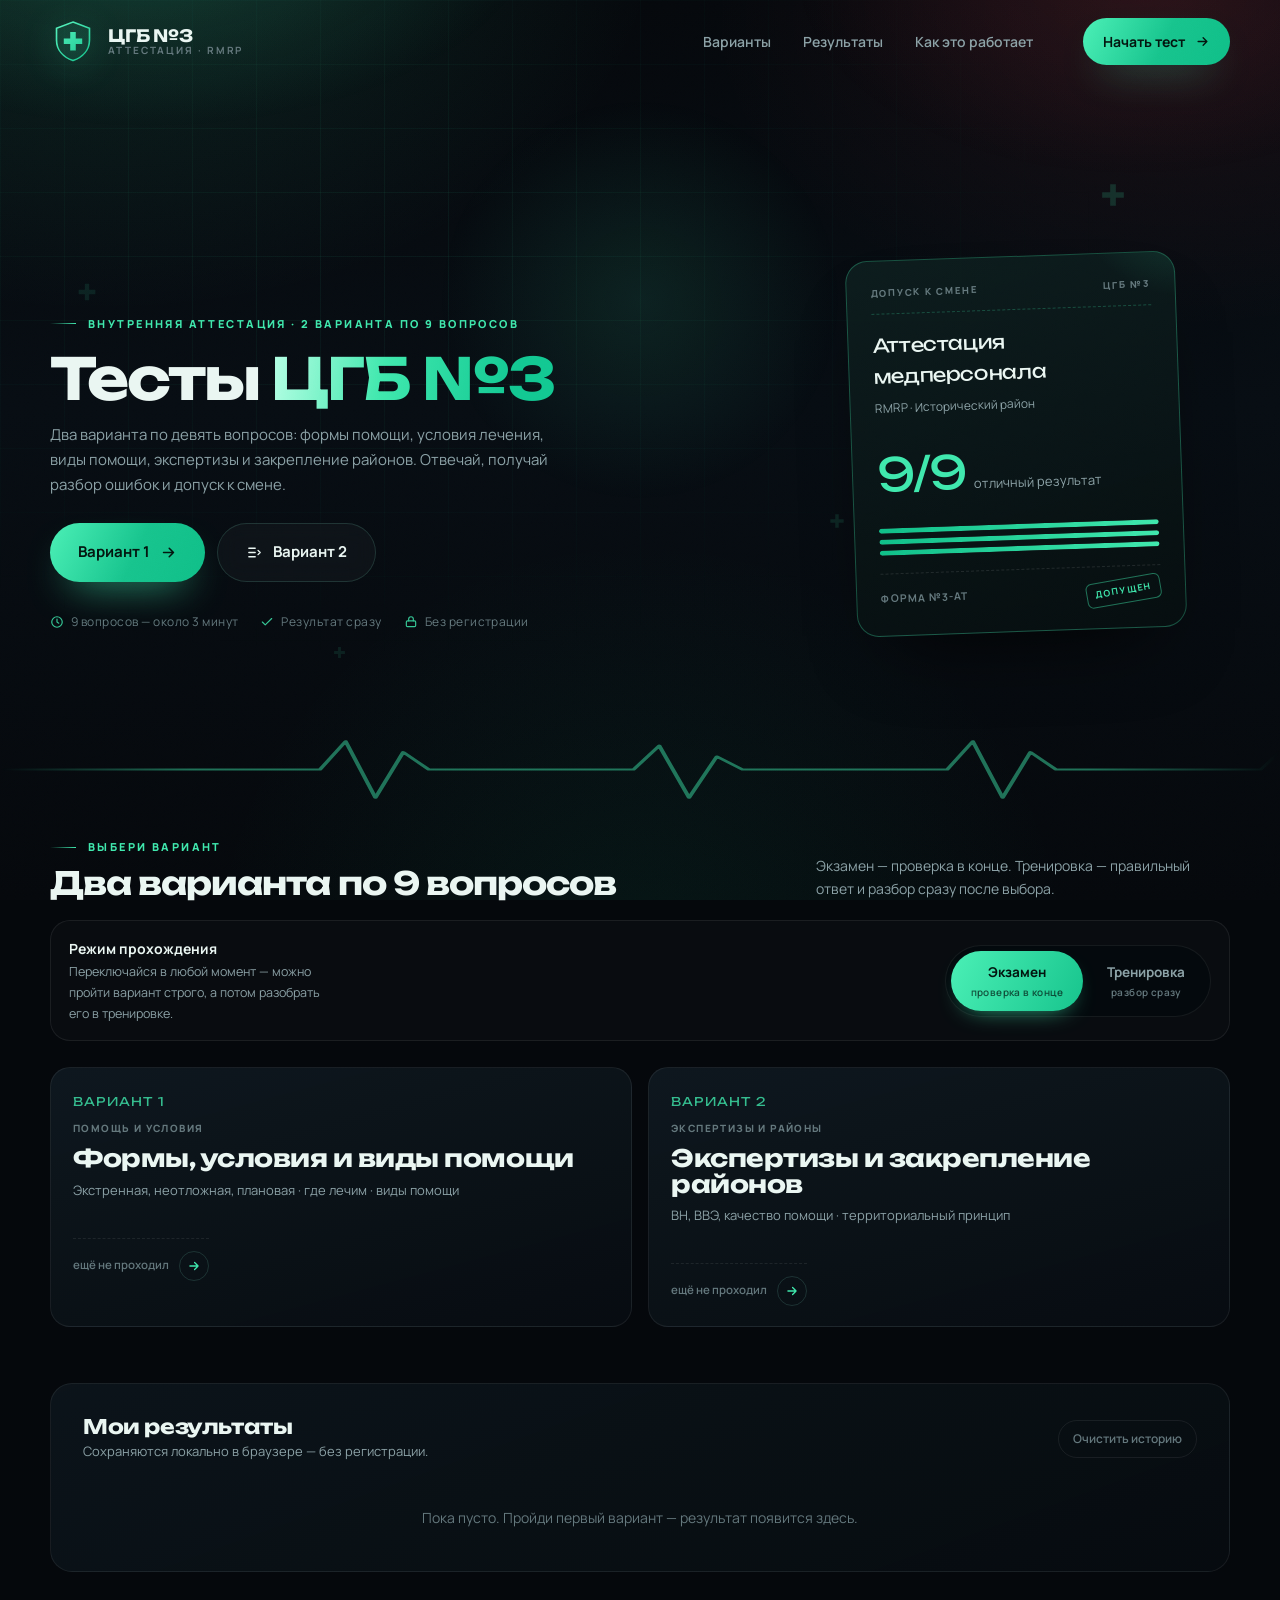
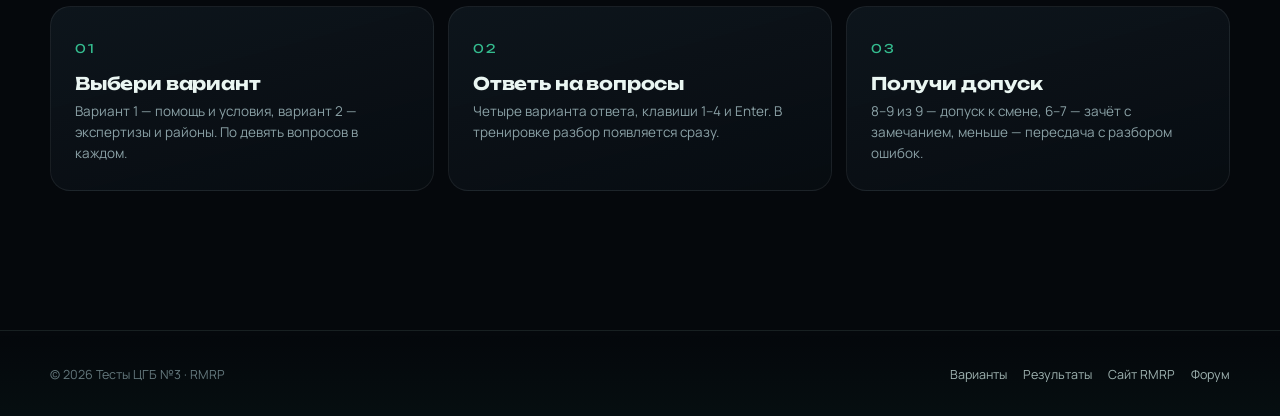
==== commit b4ce5c8b: "Два варианта по 9 вопросов вместо шести коротких - вариант 1: формы, условия и виды помощи - вариант" ====
--- a/index.html
+++ b/index.html
@@ -4,11 +4,11 @@
   <meta charset="UTF-8">
   <meta name="viewport" content="width=device-width, initial-scale=1">
   <title>Тесты ЦГБ №3 — аттестация медперсонала · RMRP</title>
-  <meta name="description" content="Онлайн-аттестация ЦГБ №3 на RMRP: 6 вариантов по 3 вопроса о формах помощи, условиях лечения, видах помощи и экспертизах. Экзамен или тренировка с разбором ошибок.">
+  <meta name="description" content="Онлайн-аттестация ЦГБ №3 на RMRP: два варианта по 9 вопросов о формах помощи, условиях лечения, видах помощи и экспертизах. Экзамен или тренировка с разбором ошибок.">
   <meta name="theme-color" content="#05080c">
   <meta property="og:type" content="website">
   <meta property="og:title" content="Тесты ЦГБ №3 · RMRP">
-  <meta property="og:description" content="18 вопросов, 6 вариантов, разбор каждой ошибки. Пройди аттестацию и получи допуск к смене.">
+  <meta property="og:description" content="Два варианта по 9 вопросов, разбор каждой ошибки. Пройди аттестацию и получи допуск к смене.">
   <link rel="icon" href="data:image/svg+xml,%3Csvg xmlns='http://www.w3.org/2000/svg' viewBox='0 0 48 48'%3E%3Crect width='48' height='48' rx='12' fill='%23070d13'/%3E%3Cpath d='M20.5 11h7v9.5H37v7h-9.5V37h-7v-9.5H11v-7h9.5V11Z' fill='%233fe8ad'/%3E%3C/svg%3E">
   <link rel="preconnect" href="https://fonts.googleapis.com">
   <link rel="preconnect" href="https://fonts.gstatic.com" crossorigin>
@@ -82,28 +82,28 @@
 
     <div class="container quiz-hero__inner">
       <div>
-        <span class="eyebrow">Внутренняя аттестация · 18 вопросов</span>
+        <span class="eyebrow">Внутренняя аттестация · 2 варианта по 9 вопросов</span>
         <h1>Тесты <span class="grad">ЦГБ №3</span></h1>
         <p class="hero-sub">
-          Шесть вариантов по три вопроса: формы помощи, условия лечения, виды помощи, экспертизы
+          Два варианта по девять вопросов: формы помощи, условия лечения, виды помощи, экспертизы
           и закрепление районов. Отвечай, получай разбор ошибок и допуск к смене.
         </p>
 
         <div class="quiz-hero__actions">
-          <a class="btn btn--primary" href="#variants">
-            Начать тест
+          <button class="btn btn--primary" type="button" data-start="v1">
+            Вариант 1
             <svg width="17" height="17" viewBox="0 0 24 24" fill="none" stroke="currentColor" stroke-width="2.2" stroke-linecap="round" stroke-linejoin="round"><path d="M5 12h14M13 6l6 6-6 6"/></svg>
-          </a>
-          <button class="btn btn--ghost" type="button" data-start="random">
-            <svg width="17" height="17" viewBox="0 0 24 24" fill="none" stroke="currentColor" stroke-width="1.9" stroke-linecap="round" stroke-linejoin="round"><path d="M16 3h5v5"/><path d="M4 20 21 3"/><path d="M21 16v5h-5"/><path d="M15 15l6 6"/><path d="M4 4l5 5"/></svg>
-            Случайный микс
+          </button>
+          <button class="btn btn--ghost" type="button" data-start="v2">
+            <svg width="17" height="17" viewBox="0 0 24 24" fill="none" stroke="currentColor" stroke-width="1.9" stroke-linecap="round" stroke-linejoin="round"><path d="M4 6h9M4 12h9M4 18h9"/><path d="M17 9l3 3-3 3"/></svg>
+            Вариант 2
           </button>
         </div>
 
         <div class="quiz-hero__meta">
           <span>
             <svg width="14" height="14" viewBox="0 0 24 24" fill="none" stroke="currentColor" stroke-width="2" stroke-linecap="round" stroke-linejoin="round"><circle cx="12" cy="12" r="9"/><path d="M12 7v5l3 2"/></svg>
-            3 вопроса — около минуты
+            9 вопросов — около 3 минут
           </span>
           <span>
             <svg width="14" height="14" viewBox="0 0 24 24" fill="none" stroke="currentColor" stroke-width="2" stroke-linecap="round" stroke-linejoin="round"><path d="M20 6 9 17l-5-5"/></svg>
@@ -121,7 +121,7 @@
           <div class="permit__top"><span>Допуск к смене</span><span>ЦГБ №3</span></div>
           <div class="permit__title">Аттестация медперсонала</div>
           <div class="permit__sub">RMRP · Исторический район</div>
-          <div class="permit__score">3/3<small>отличный результат</small></div>
+          <div class="permit__score">9/9<small>отличный результат</small></div>
           <div class="permit__bars">
             <div class="permit__bar"><i style="--w:100%"></i></div>
             <div class="permit__bar"><i style="--w:100%; animation-delay:.5s"></i></div>
@@ -140,7 +140,7 @@
       <div class="app-head" id="variants" data-reveal>
         <div>
           <span class="eyebrow">Выбери вариант</span>
-          <h2>6 вариантов аттестации</h2>
+          <h2>Два варианта по 9 вопросов</h2>
         </div>
         <p>Экзамен — проверка в конце. Тренировка — правильный ответ и разбор сразу после выбора.</p>
       </div>
@@ -218,7 +218,7 @@
                       stroke-dasharray="552.9" stroke-dashoffset="552.9"/>
             </svg>
             <div class="result__score">
-              <b id="scoreValue">0/3</b>
+              <b id="scoreValue">0/9</b>
               <span>результат</span>
             </div>
           </div>
@@ -266,7 +266,7 @@
         <div class="how__item" data-reveal>
           <span class="how__num">01</span>
           <h3>Выбери вариант</h3>
-          <p>Шесть тем или полный набор из 18 вопросов. Случайный микс каждый раз собирает новый список.</p>
+          <p>Вариант 1 — помощь и условия, вариант 2 — экспертизы и районы. По девять вопросов в каждом.</p>
         </div>
         <div class="how__item" data-reveal style="--d:80ms">
           <span class="how__num">02</span>
@@ -276,7 +276,7 @@
         <div class="how__item" data-reveal style="--d:160ms">
           <span class="how__num">03</span>
           <h3>Получи допуск</h3>
-          <p>3/3 — допуск к смене, 2/3 — зачёт с замечанием, меньше — пересдача с разбором ошибок.</p>
+          <p>8–9 из 9 — допуск к смене, 6–7 — зачёт с замечанием, меньше — пересдача с разбором ошибок.</p>
         </div>
       </div>
     </div>
--- a/assets/css/quiz.css
+++ b/assets/css/quiz.css
@@ -138,8 +138,8 @@
 /* ---------- карточки вариантов ---------- */
 .variant-grid {
   display: grid;
-  grid-template-columns: repeat(3, minmax(0, 1fr));
-  gap: 14px;
+  grid-template-columns: repeat(2, minmax(0, 1fr));
+  gap: 16px;
 }
 
 .variant-card {
@@ -194,7 +194,7 @@
   color: var(--muted-2);
 }
 
-.variant-card h3 { font-size: 19px; letter-spacing: -.02em; margin-top: 2px; }
+.variant-card h3 { font-size: clamp(20px, 2vw, 24px); letter-spacing: -.02em; margin-top: 2px; }
 
 .variant-card p { font-size: 13px; color: var(--muted); min-height: 38px; }
 
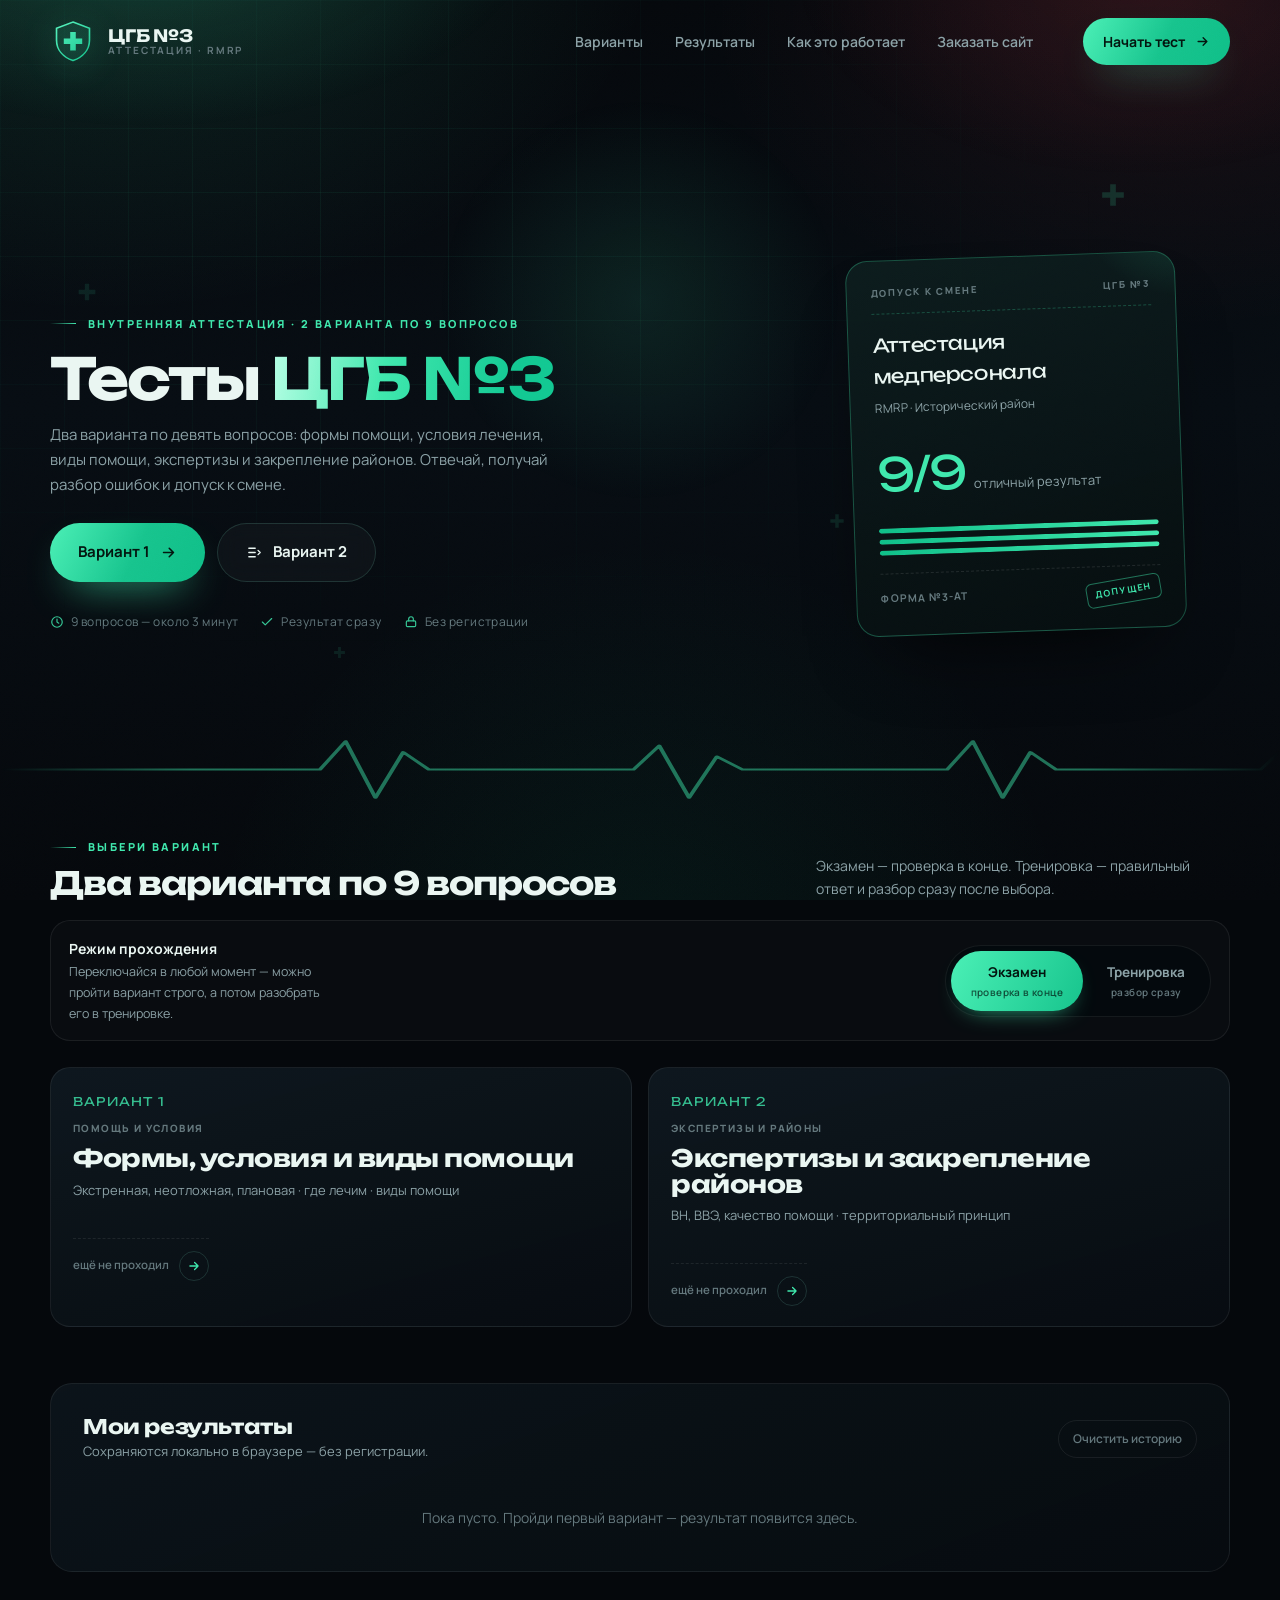
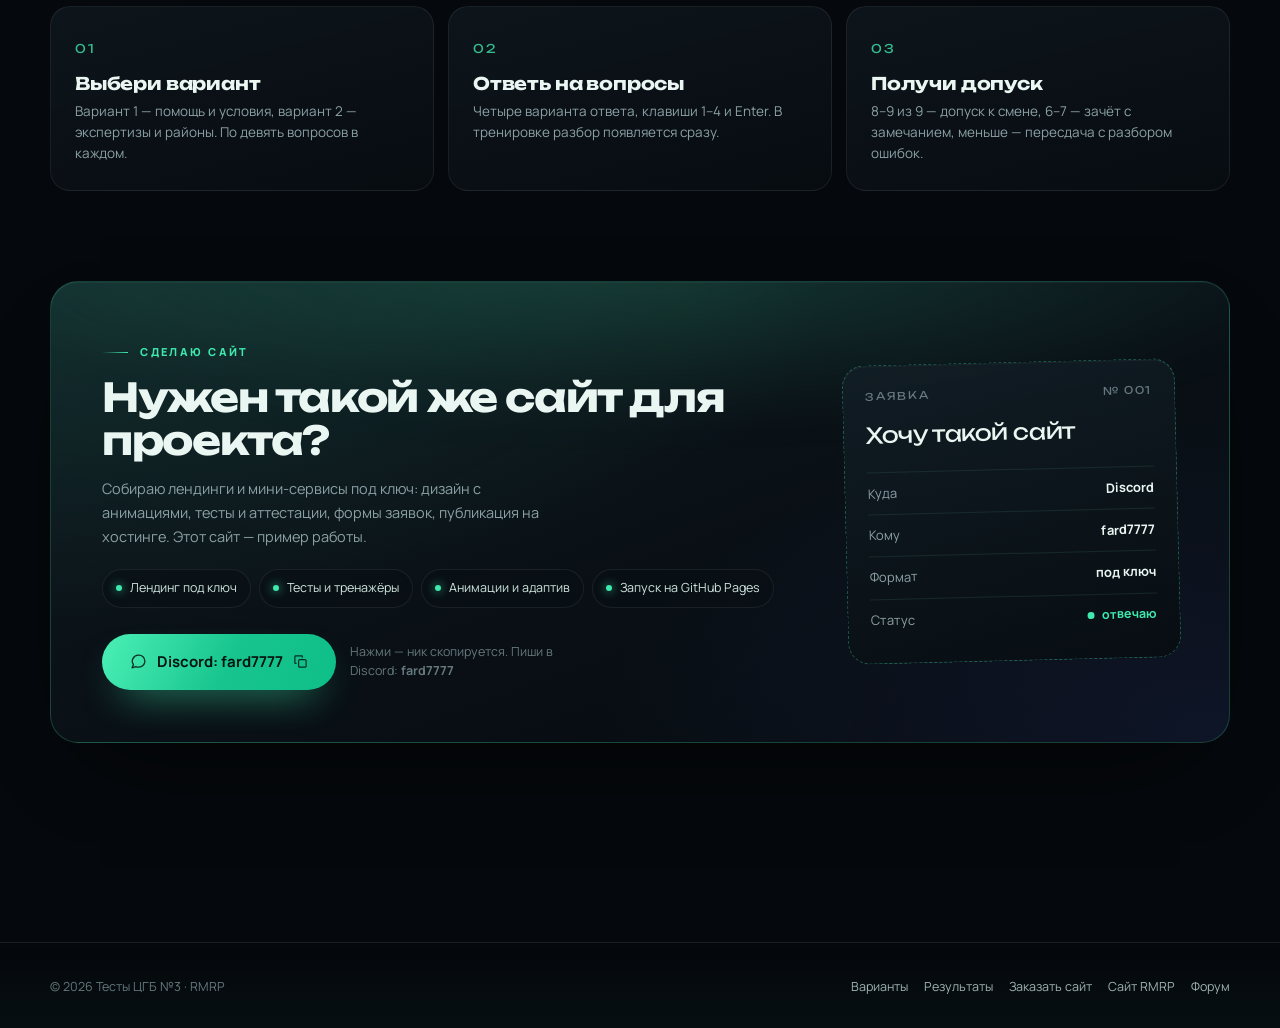
==== commit ecd0f23a: "Блок «Заказать сайт» и плавающая кнопка - витрина услуг с кнопкой Discord fard7777 (копирование ника" ====
--- a/index.html
+++ b/index.html
@@ -14,6 +14,7 @@
   <link rel="preconnect" href="https://fonts.gstatic.com" crossorigin>
   <link rel="stylesheet" href="assets/css/style.css">
   <link rel="stylesheet" href="assets/css/quiz.css">
+  <link rel="stylesheet" href="assets/css/promo.css">
 </head>
 <body>
 
@@ -43,6 +44,7 @@
       <a class="nav__link" href="#variants">Варианты</a>
       <a class="nav__link" href="#history">Результаты</a>
       <a class="nav__link" href="#about-test">Как это работает</a>
+      <a class="nav__link" href="#order">Заказать сайт</a>
     </nav>
 
     <a class="btn btn--primary btn--sm header__cta" href="#variants">
@@ -60,6 +62,7 @@
   <a href="#variants">Варианты теста</a>
   <a href="#history">Мои результаты</a>
   <a href="#about-test">Как это работает</a>
+  <a href="#order">Заказать сайт</a>
   <a href="#variants">Начать тест</a>
 </div>
 
@@ -281,6 +284,45 @@
       </div>
     </div>
   </section>
+
+  <!-- ============ ЗАКАЗ САЙТА ============ -->
+  <section class="promo" id="order">
+    <div class="container">
+      <div class="promo__card" data-reveal>
+        <div class="promo__content">
+          <span class="eyebrow">Сделаю сайт</span>
+          <h2>Нужен такой же сайт для проекта?</h2>
+          <p>
+            Собираю лендинги и мини-сервисы под ключ: дизайн с анимациями, тесты и аттестации,
+            формы заявок, публикация на хостинге. Этот сайт — пример работы.
+          </p>
+          <ul class="promo__list">
+            <li>Лендинг под ключ</li>
+            <li>Тесты и тренажёры</li>
+            <li>Анимации и адаптив</li>
+            <li>Запуск на GitHub Pages</li>
+          </ul>
+          <div class="promo__actions">
+            <button class="btn btn--primary promo__copy" type="button" data-copy="fard7777">
+              <svg width="17" height="17" viewBox="0 0 24 24" fill="none" stroke="currentColor" stroke-width="1.9" stroke-linecap="round" stroke-linejoin="round"><path d="M21 11.5a8.4 8.4 0 0 1-9 8.4 9.4 9.4 0 0 1-3.8-.8L3 21l1.9-4.6A8.4 8.4 0 0 1 12 3.1a8.4 8.4 0 0 1 9 8.4Z"/></svg>
+              Discord: fard7777
+              <svg width="15" height="15" viewBox="0 0 24 24" fill="none" stroke="currentColor" stroke-width="1.9" stroke-linecap="round" stroke-linejoin="round"><rect x="9" y="9" width="12" height="12" rx="2"/><path d="M5 15H4a1 1 0 0 1-1-1V4a1 1 0 0 1 1-1h10a1 1 0 0 1 1 1v1"/></svg>
+            </button>
+            <span class="promo__note">Нажми — ник скопируется. Пиши в Discord: <b>fard7777</b></span>
+          </div>
+        </div>
+
+        <div class="promo-ticket" aria-hidden="true">
+          <div class="promo-ticket__top"><span>Заявка</span><span>№ 001</span></div>
+          <div class="promo-ticket__title">Хочу такой сайт</div>
+          <div class="promo-ticket__row"><span>Куда</span><b>Discord</b></div>
+          <div class="promo-ticket__row"><span>Кому</span><b>fard7777</b></div>
+          <div class="promo-ticket__row"><span>Формат</span><b>под ключ</b></div>
+          <div class="promo-ticket__row"><span>Статус</span><b class="is-live"><i></i>отвечаю</b></div>
+        </div>
+      </div>
+    </div>
+  </section>
 </main>
 
 <footer class="footer">
@@ -289,6 +331,7 @@
     <span class="footer__links">
       <a href="#variants">Варианты</a>
       <a href="#history">Результаты</a>
+      <a href="#order">Заказать сайт</a>
       <a href="https://rmrp.ru" target="_blank" rel="noopener">Сайт RMRP</a>
       <a href="https://forum.rmrp.ru" target="_blank" rel="noopener">Форум</a>
     </span>
@@ -299,6 +342,15 @@
   <svg width="18" height="18" viewBox="0 0 24 24" fill="none" stroke="currentColor" stroke-width="2" stroke-linecap="round" stroke-linejoin="round"><path d="M12 19V5M6 11l6-6 6 6"/></svg>
 </button>
 
+<button class="promo-fab" id="promoFab" type="button" aria-label="Заказать сайт — написать в Discord">
+  <span class="promo-fab__icon">
+    <svg width="16" height="16" viewBox="0 0 24 24" fill="none" stroke="currentColor" stroke-width="2.1" stroke-linecap="round" stroke-linejoin="round"><path d="M21 11.5a8.4 8.4 0 0 1-9 8.4 9.4 9.4 0 0 1-3.8-.8L3 21l1.9-4.6A8.4 8.4 0 0 1 12 3.1a8.4 8.4 0 0 1 9 8.4Z"/></svg>
+  </span>
+  Заказать сайт
+</button>
+
+<div class="toast" id="toast" role="status" aria-live="polite"></div>
+
 <script src="assets/js/tests-data.js" defer></script>
 <script src="assets/js/main.js" defer></script>
 <script src="assets/js/quiz.js" defer></script>
--- a/assets/css/promo.css
+++ b/assets/css/promo.css
@@ -0,0 +1,292 @@
+/* ============================================================
+   Блок «Заказать сайт» + плавающая кнопка
+   ============================================================ */
+
+.promo {
+  padding: clamp(20px, 4vw, 40px) 0 clamp(70px, 9vw, 110px);
+}
+
+.promo__card {
+  position: relative;
+  display: grid;
+  grid-template-columns: minmax(0, 1.35fr) minmax(0, .65fr);
+  gap: clamp(24px, 4vw, 54px);
+  align-items: center;
+  padding: clamp(26px, 4vw, 52px);
+  border-radius: 28px;
+  border: 1px solid rgba(63, 232, 173, .22);
+  background:
+    radial-gradient(120% 140% at 0% 0%, rgba(63, 232, 173, .12), transparent 55%),
+    radial-gradient(90% 120% at 100% 100%, rgba(88, 120, 255, .10), transparent 60%),
+    linear-gradient(160deg, rgba(15, 25, 33, .92), rgba(6, 10, 15, .96));
+  box-shadow: 0 40px 90px -50px rgba(0, 0, 0, .9), inset 0 1px 0 rgba(255, 255, 255, .04);
+  overflow: hidden;
+}
+
+.promo__card::before {
+  content: "";
+  position: absolute;
+  inset: -40% -10% auto -10%;
+  height: 320px;
+  background: radial-gradient(closest-side, rgba(63, 232, 173, .18), transparent);
+  filter: blur(30px);
+  pointer-events: none;
+  animation: promoAura 9s ease-in-out infinite alternate;
+}
+
+@keyframes promoAura {
+  0% { transform: translate3d(-6%, -4%, 0) scale(1); opacity: .7; }
+  100% { transform: translate3d(10%, 8%, 0) scale(1.15); opacity: 1; }
+}
+
+.promo__content { position: relative; z-index: 1; }
+
+.promo__content h2 {
+  font-family: var(--font-display);
+  font-size: clamp(1.6rem, 3.1vw, 2.6rem);
+  line-height: 1.08;
+  letter-spacing: -.035em;
+  margin: 16px 0 14px;
+}
+
+.promo__content > p {
+  color: var(--muted);
+  font-size: clamp(14.5px, 1.1vw, 16px);
+  line-height: 1.65;
+  max-width: 52ch;
+}
+
+.promo__list {
+  display: flex;
+  flex-wrap: wrap;
+  gap: 8px;
+  margin: 20px 0 26px;
+  padding: 0;
+  list-style: none;
+}
+
+.promo__list li {
+  display: inline-flex;
+  align-items: center;
+  gap: 8px;
+  padding: 8px 13px;
+  border-radius: 999px;
+  border: 1px solid var(--line-soft);
+  background: rgba(9, 16, 21, .6);
+  font-size: 12.5px;
+  color: #cfe6df;
+}
+
+.promo__list li::before {
+  content: "";
+  width: 6px;
+  height: 6px;
+  border-radius: 50%;
+  background: var(--mint);
+  box-shadow: 0 0 10px rgba(63, 232, 173, .9);
+}
+
+.promo__actions {
+  display: flex;
+  flex-wrap: wrap;
+  align-items: center;
+  gap: 14px;
+}
+
+.promo__copy {
+  font-family: var(--font-body);
+}
+
+.promo__copy svg { opacity: .85; }
+
+.promo__note {
+  font-size: 12.5px;
+  color: var(--muted-2);
+  max-width: 30ch;
+  line-height: 1.5;
+}
+
+/* билет заявки */
+.promo-ticket {
+  position: relative;
+  z-index: 1;
+  padding: 22px;
+  border-radius: 22px;
+  border: 1px dashed rgba(63, 232, 173, .35);
+  background: linear-gradient(165deg, rgba(18, 30, 38, .9), rgba(8, 13, 18, .95));
+  box-shadow: inset 0 1px 0 rgba(255, 255, 255, .05);
+  transform: rotate(-1.4deg);
+  transition: transform .5s var(--ease), box-shadow .5s var(--ease);
+}
+
+.promo-ticket:hover {
+  transform: rotate(0deg) translateY(-4px);
+  box-shadow: 0 30px 60px -40px rgba(63, 232, 173, .5);
+}
+
+.promo-ticket__top {
+  display: flex;
+  justify-content: space-between;
+  font-family: var(--font-display);
+  font-size: 10.5px;
+  letter-spacing: .16em;
+  text-transform: uppercase;
+  color: var(--muted-2);
+}
+
+.promo-ticket__title {
+  font-family: var(--font-display);
+  font-size: 22px;
+  letter-spacing: -.02em;
+  margin: 12px 0 18px;
+}
+
+.promo-ticket__row {
+  display: flex;
+  justify-content: space-between;
+  align-items: center;
+  gap: 10px;
+  padding: 10px 0;
+  border-top: 1px solid rgba(126, 229, 196, .10);
+  font-size: 13px;
+  color: var(--muted);
+}
+
+.promo-ticket__row b {
+  color: var(--ink);
+  font-weight: 700;
+  letter-spacing: .01em;
+}
+
+.promo-ticket__row b.is-live {
+  display: inline-flex;
+  align-items: center;
+  gap: 7px;
+  color: var(--mint);
+  font-size: 12.5px;
+}
+
+.promo-ticket__row b.is-live i {
+  width: 7px;
+  height: 7px;
+  border-radius: 50%;
+  background: var(--mint);
+  box-shadow: 0 0 0 0 rgba(63, 232, 173, .55);
+  animation: livePulse 2.2s infinite;
+}
+
+@keyframes livePulse {
+  0% { box-shadow: 0 0 0 0 rgba(63, 232, 173, .5); }
+  70% { box-shadow: 0 0 0 9px rgba(63, 232, 173, 0); }
+  100% { box-shadow: 0 0 0 0 rgba(63, 232, 173, 0); }
+}
+
+/* ---------- плавающая кнопка ---------- */
+.promo-fab {
+  position: fixed;
+  right: 22px;
+  bottom: 22px;
+  z-index: 60;
+  display: inline-flex;
+  align-items: center;
+  gap: 10px;
+  padding: 12px 18px 12px 14px;
+  border-radius: 999px;
+  border: 1px solid rgba(63, 232, 173, .38);
+  background: linear-gradient(135deg, rgba(15, 27, 33, .96), rgba(8, 14, 19, .96));
+  backdrop-filter: blur(12px);
+  color: var(--ink);
+  font-family: var(--font-body);
+  font-size: 13.5px;
+  font-weight: 600;
+  cursor: pointer;
+  box-shadow: 0 18px 40px -20px rgba(0, 0, 0, .95), inset 0 1px 0 rgba(255, 255, 255, .06);
+  transform: translateY(14px) scale(.96);
+  opacity: 0;
+  pointer-events: none;
+  transition: opacity .45s var(--ease), transform .45s var(--ease), border-color .3s ease, box-shadow .3s ease;
+}
+
+.promo-fab.is-on {
+  opacity: 1;
+  transform: none;
+  pointer-events: auto;
+}
+
+.promo-fab:hover {
+  border-color: rgba(63, 232, 173, .7);
+  box-shadow: 0 22px 46px -18px rgba(63, 232, 173, .35);
+  transform: translateY(-2px);
+}
+
+.promo-fab__icon {
+  display: grid;
+  place-items: center;
+  width: 30px;
+  height: 30px;
+  border-radius: 50%;
+  background: linear-gradient(135deg, #5df7c2, #0fbf88);
+  color: #04140f;
+  position: relative;
+}
+
+.promo-fab__icon::after {
+  content: "";
+  position: absolute;
+  inset: -4px;
+  border-radius: 50%;
+  border: 1px solid rgba(63, 232, 173, .45);
+  animation: fabRing 2.8s ease-out infinite;
+}
+
+@keyframes fabRing {
+  0% { transform: scale(.85); opacity: .8; }
+  100% { transform: scale(1.5); opacity: 0; }
+}
+
+/* поднимаем «наверх», чтобы не пересекались */
+.to-top { bottom: 92px; }
+
+/* ---------- тост ---------- */
+.toast {
+  position: fixed;
+  left: 50%;
+  bottom: 32px;
+  z-index: 90;
+  padding: 13px 20px;
+  border-radius: 999px;
+  border: 1px solid rgba(63, 232, 173, .35);
+  background: rgba(10, 18, 23, .96);
+  backdrop-filter: blur(10px);
+  color: var(--ink);
+  font-size: 13px;
+  font-weight: 600;
+  box-shadow: 0 20px 40px -22px #000;
+  opacity: 0;
+  transform: translate(-50%, 16px);
+  transition: opacity .3s ease, transform .3s ease;
+  pointer-events: none;
+  white-space: nowrap;
+}
+
+.toast.is-on {
+  opacity: 1;
+  transform: translate(-50%, 0);
+}
+
+@media (max-width: 900px) {
+  .promo__card { grid-template-columns: 1fr; }
+  .promo-ticket { transform: none; max-width: 420px; }
+}
+
+@media (max-width: 600px) {
+  .promo-fab { right: 14px; bottom: 16px; padding: 10px 15px 10px 11px; font-size: 12.5px; }
+  .to-top { bottom: 80px; right: 14px; }
+  .promo__note { max-width: none; }
+}
+
+@media (prefers-reduced-motion: reduce) {
+  .promo__card::before,
+  .promo-fab__icon::after,
+  .promo-ticket__row b.is-live i { animation: none; }
+}
